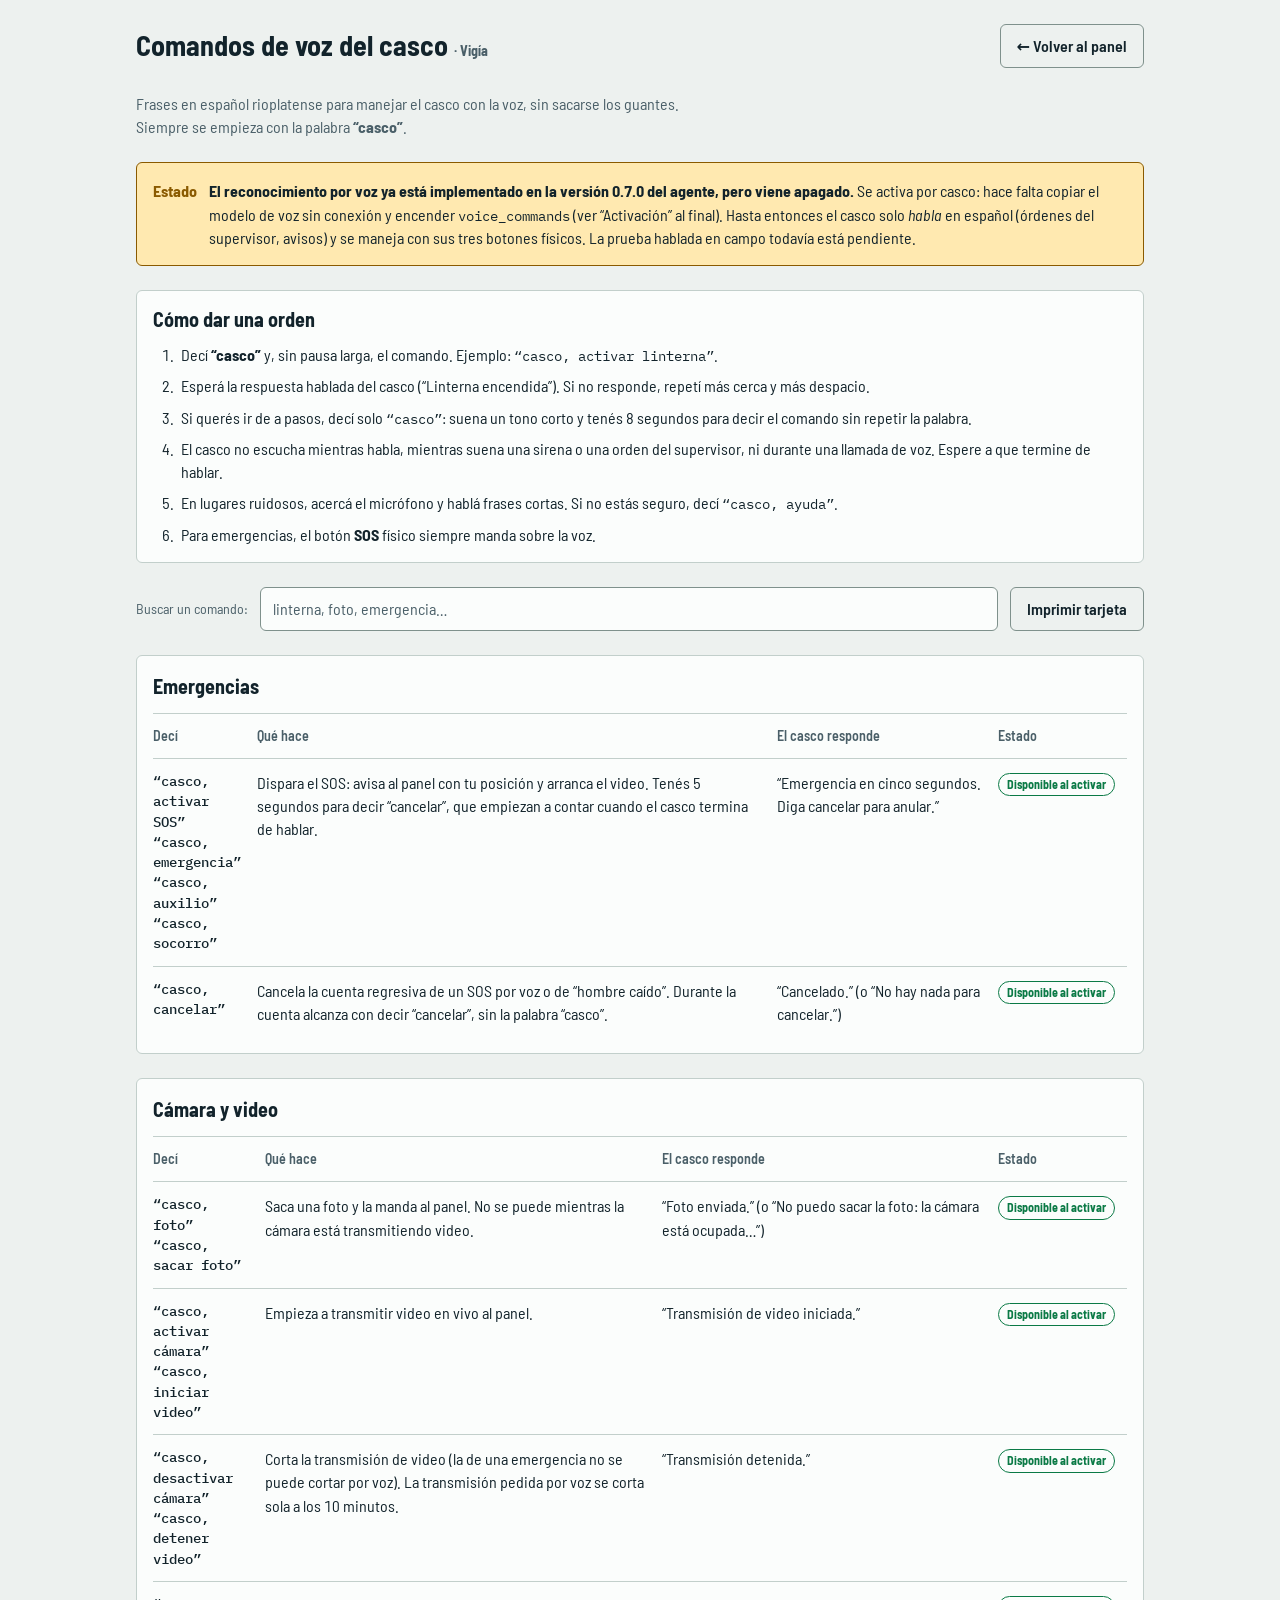
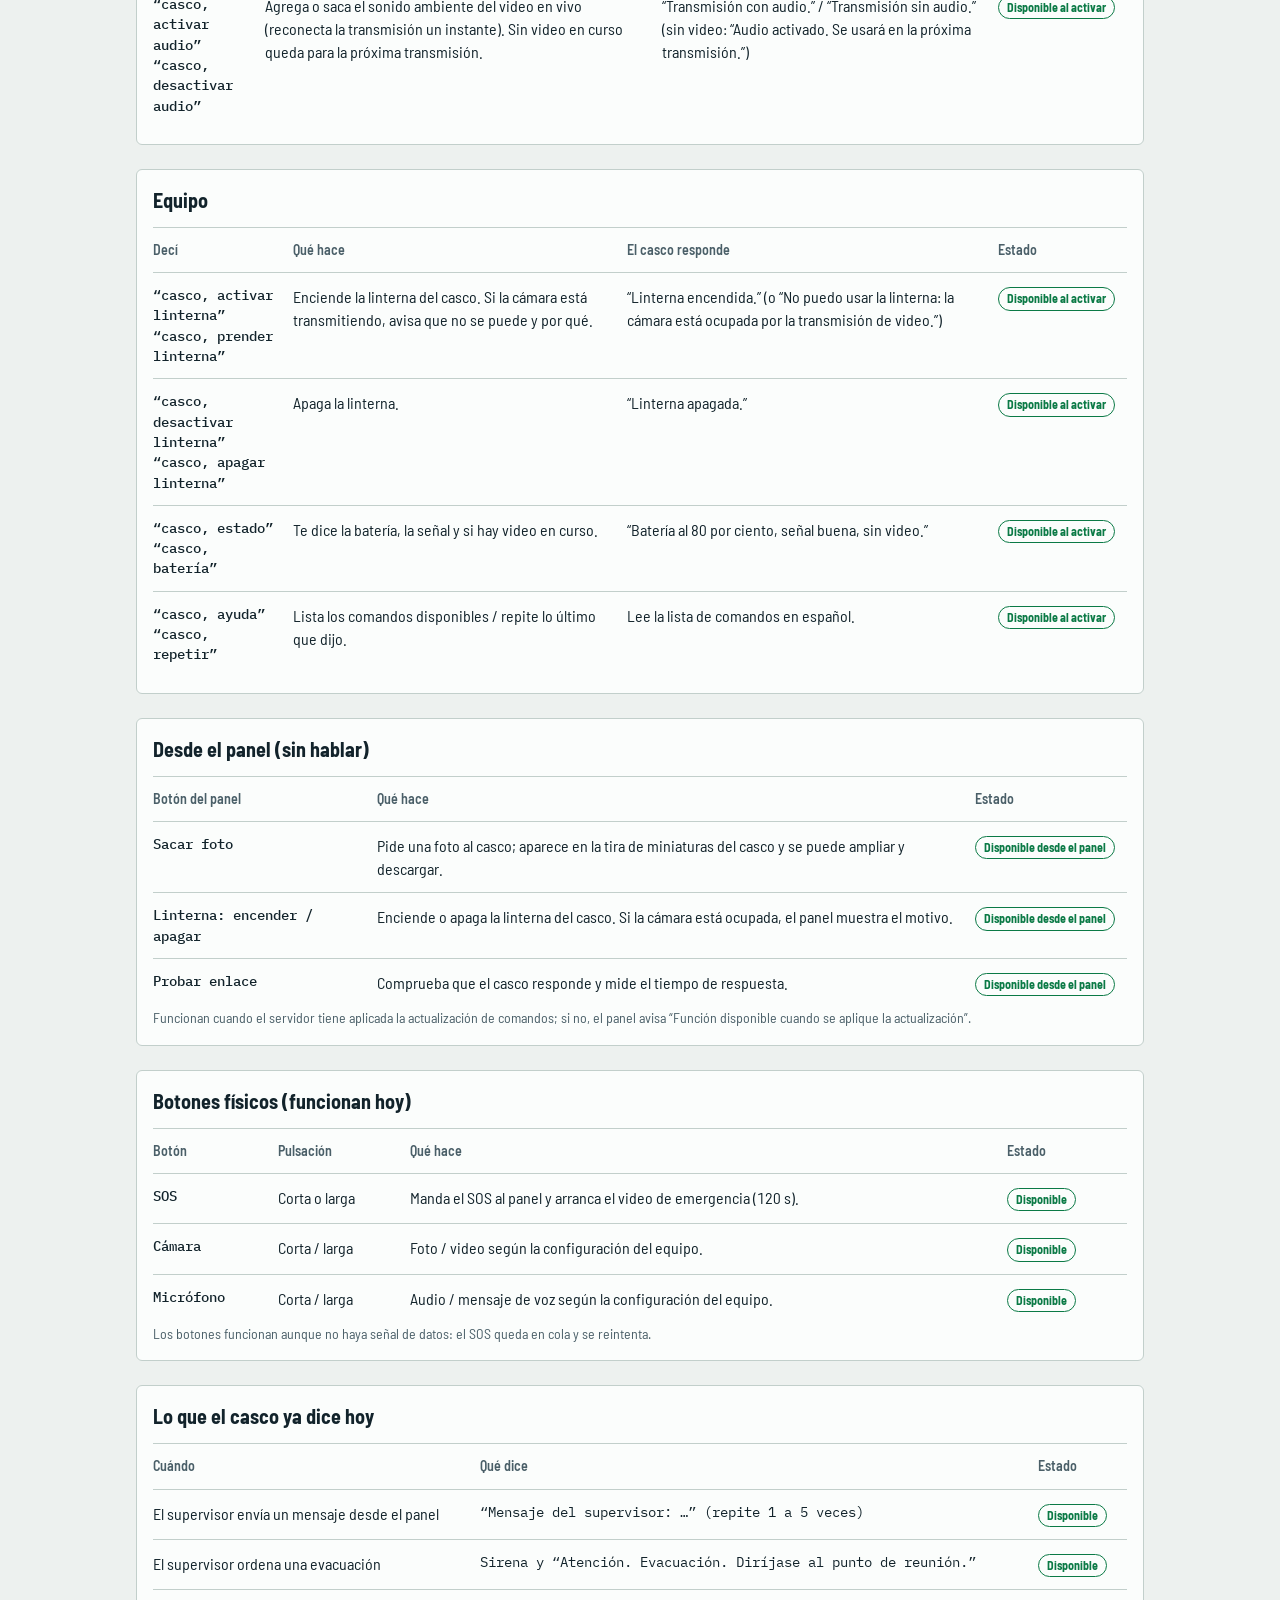
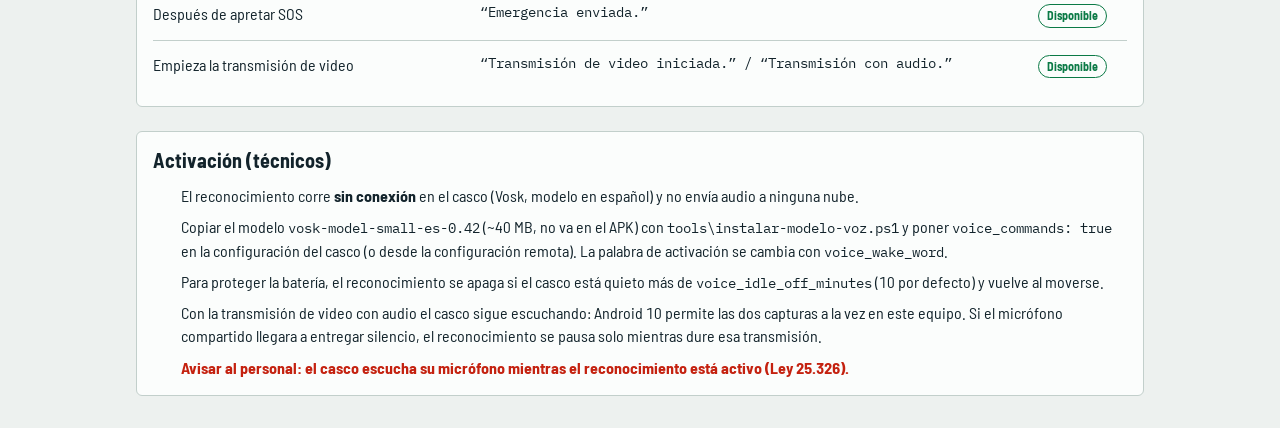
==== web/comandos.html @ aecb796a "Visor: boton Archivar (admin), pestaña Comandos dentro del panel, barra de pestañas deslizable en mo" ====
<!doctype html>
<html lang="es-AR">
<head>
<meta charset="utf-8">
<meta name="viewport" content="width=device-width, initial-scale=1">
<title>Comandos de voz · Vigía</title>
<meta name="description" content="Vigía · Casco Inteligente: frases en español para activar funciones del casco por voz y botones físicos.">
<meta name="color-scheme" content="dark light">
<meta name="robots" content="noindex, nofollow">
<link rel="icon" type="image/png" sizes="32x32" href="img/favicon-32.png">
<link rel="icon" type="image/png" sizes="64x64" href="img/favicon-64.png">
<link rel="apple-touch-icon" href="img/apple-touch-icon.png">
<link rel="preconnect" href="https://fonts.googleapis.com">
<link rel="preconnect" href="https://fonts.gstatic.com" crossorigin>
<link rel="stylesheet" href="https://fonts.googleapis.com/css2?family=Barlow+Semi+Condensed:wght@400;500;600;700&amp;family=IBM+Plex+Mono:wght@400;500&amp;display=swap">
<script>try{var t=localStorage.getItem('casco-theme');if(t==='light'||t==='dark')document.documentElement.dataset.theme=t}catch(e){}</script>
<link rel="stylesheet" href="app.css?v=202610122000">
</head>
<body>
<main class="cmd-page" id="main">
  <div class="cmd-top">
    <h1>Comandos de voz del casco <span class="mute">· Vigía</span></h1>
    <a class="back" href="./">← Volver al panel</a>
  </div>
  <p class="cmd-lead">Frases en español rioplatense para manejar el casco con la voz, sin sacarse los guantes. Siempre se empieza con la palabra <strong>“casco”</strong>.</p>

  <div class="cmd-status" role="note">
    <strong>Estado</strong>
    <div>
      <p><strong>El reconocimiento por voz ya está implementado en la versión 0.7.0 del agente, pero viene apagado.</strong> Se activa por casco: hace falta copiar el modelo de voz sin conexión y encender <span class="cmd-say">voice_commands</span> (ver “Activación” al final). Hasta entonces el casco solo <em>habla</em> en español (órdenes del supervisor, avisos) y se maneja con sus tres botones físicos. La prueba hablada en campo todavía está pendiente.</p>
    </div>
  </div>

  <section class="cmd-group" aria-labelledby="como">
    <h2 id="como">Cómo dar una orden</h2>
    <ol class="cmd-steps">
      <li>Decí <strong>“casco”</strong> y, sin pausa larga, el comando. Ejemplo: <span class="cmd-say">“casco, activar linterna”</span>.</li>
      <li>Esperá la respuesta hablada del casco (“Linterna encendida”). Si no responde, repetí más cerca y más despacio.</li>
      <li>Si querés ir de a pasos, decí solo <span class="cmd-say">“casco”</span>: suena un tono corto y tenés 8 segundos para decir el comando sin repetir la palabra.</li>
      <li>El casco no escucha mientras habla, mientras suena una sirena o una orden del supervisor, ni durante una llamada de voz. Espere a que termine de hablar.</li>
      <li>En lugares ruidosos, acercá el micrófono y hablá frases cortas. Si no estás seguro, decí <span class="cmd-say">“casco, ayuda”</span>.</li>
      <li>Para emergencias, el botón <strong>SOS</strong> físico siempre manda sobre la voz.</li>
    </ol>
  </section>

  <div class="cmd-tools">
    <label class="cmd-note" for="q">Buscar un comando:</label>
    <input id="q" type="search" placeholder="linterna, foto, emergencia…" autocomplete="off">
    <button type="button" id="print">Imprimir tarjeta</button>
  </div>

  <section class="cmd-group" aria-labelledby="g-emerg">
    <table class="cmd-table" id="t-emerg">
      <caption id="g-emerg">Emergencias</caption>
      <thead><tr><th>Decí</th><th>Qué hace</th><th>El casco responde</th><th>Estado</th></tr></thead>
      <tbody>
        <tr data-k="sos emergencia auxilio socorro alerta">
          <td class="cmd-say" data-l="Decí"><b>“casco, activar SOS”</b><b>“casco, emergencia”</b><b>“casco, auxilio”</b><b>“casco, socorro”</b></td>
          <td data-l="Qué hace">Dispara el SOS: avisa al panel con tu posición y arranca el video. Tenés 5 segundos para decir “cancelar”, que empiezan a contar cuando el casco termina de hablar.</td>
          <td data-l="El casco responde">“Emergencia en cinco segundos. Diga cancelar para anular.”</td>
          <td data-l="Estado"><span class="cmd-chip ok">Disponible al activar</span></td>
        </tr>
        <tr data-k="cancelar anular">
          <td class="cmd-say" data-l="Decí"><b>“casco, cancelar”</b></td>
          <td data-l="Qué hace">Cancela la cuenta regresiva de un SOS por voz o de “hombre caído”. Durante la cuenta alcanza con decir “cancelar”, sin la palabra “casco”.</td>
          <td data-l="El casco responde">“Cancelado.” (o “No hay nada para cancelar.”)</td>
          <td data-l="Estado"><span class="cmd-chip ok">Disponible al activar</span></td>
        </tr>
      </tbody>
    </table>
  </section>

  <section class="cmd-group" aria-labelledby="g-cam">
    <table class="cmd-table" id="t-cam">
      <caption id="g-cam">Cámara y video</caption>
      <thead><tr><th>Decí</th><th>Qué hace</th><th>El casco responde</th><th>Estado</th></tr></thead>
      <tbody>
        <tr data-k="foto camara fotografia sacar">
          <td class="cmd-say" data-l="Decí"><b>“casco, foto”</b><b>“casco, sacar foto”</b></td>
          <td data-l="Qué hace">Saca una foto y la manda al panel. No se puede mientras la cámara está transmitiendo video.</td>
          <td data-l="El casco responde">“Foto enviada.” (o “No puedo sacar la foto: la cámara está ocupada…”)</td>
          <td data-l="Estado"><span class="cmd-chip ok">Disponible al activar</span></td>
        </tr>
        <tr data-k="activar camara iniciar video transmitir">
          <td class="cmd-say" data-l="Decí"><b>“casco, activar cámara”</b><b>“casco, iniciar video”</b></td>
          <td data-l="Qué hace">Empieza a transmitir video en vivo al panel.</td>
          <td data-l="El casco responde">“Transmisión de video iniciada.”</td>
          <td data-l="Estado"><span class="cmd-chip ok">Disponible al activar</span></td>
        </tr>
        <tr data-k="detener desactivar camara video parar">
          <td class="cmd-say" data-l="Decí"><b>“casco, desactivar cámara”</b><b>“casco, detener video”</b></td>
          <td data-l="Qué hace">Corta la transmisión de video (la de una emergencia no se puede cortar por voz). La transmisión pedida por voz se corta sola a los 10 minutos.</td>
          <td data-l="El casco responde">“Transmisión detenida.”</td>
          <td data-l="Estado"><span class="cmd-chip ok">Disponible al activar</span></td>
        </tr>
        <tr data-k="audio microfono sonido">
          <td class="cmd-say" data-l="Decí"><b>“casco, activar audio”</b><b>“casco, desactivar audio”</b></td>
          <td data-l="Qué hace">Agrega o saca el sonido ambiente del video en vivo (reconecta la transmisión un instante). Sin video en curso queda para la próxima transmisión.</td>
          <td data-l="El casco responde">“Transmisión con audio.” / “Transmisión sin audio.” (sin video: “Audio activado. Se usará en la próxima transmisión.”)</td>
          <td data-l="Estado"><span class="cmd-chip ok">Disponible al activar</span></td>
        </tr>
      </tbody>
    </table>
  </section>

  <section class="cmd-group" aria-labelledby="g-eq">
    <table class="cmd-table" id="t-eq">
      <caption id="g-eq">Equipo</caption>
      <thead><tr><th>Decí</th><th>Qué hace</th><th>El casco responde</th><th>Estado</th></tr></thead>
      <tbody>
        <tr data-k="linterna luz prender encender">
          <td class="cmd-say" data-l="Decí"><b>“casco, activar linterna”</b><b>“casco, prender linterna”</b></td>
          <td data-l="Qué hace">Enciende la linterna del casco. Si la cámara está transmitiendo, avisa que no se puede y por qué.</td>
          <td data-l="El casco responde">“Linterna encendida.” (o “No puedo usar la linterna: la cámara está ocupada por la transmisión de video.”)</td>
          <td data-l="Estado"><span class="cmd-chip ok">Disponible al activar</span></td>
        </tr>
        <tr data-k="linterna luz apagar desactivar">
          <td class="cmd-say" data-l="Decí"><b>“casco, desactivar linterna”</b><b>“casco, apagar linterna”</b></td>
          <td data-l="Qué hace">Apaga la linterna.</td>
          <td data-l="El casco responde">“Linterna apagada.”</td>
          <td data-l="Estado"><span class="cmd-chip ok">Disponible al activar</span></td>
        </tr>
        <tr data-k="estado bateria senal">
          <td class="cmd-say" data-l="Decí"><b>“casco, estado”</b><b>“casco, batería”</b></td>
          <td data-l="Qué hace">Te dice la batería, la señal y si hay video en curso.</td>
          <td data-l="El casco responde">“Batería al 80 por ciento, señal buena, sin video.”</td>
          <td data-l="Estado"><span class="cmd-chip ok">Disponible al activar</span></td>
        </tr>
        <tr data-k="ayuda comandos lista repetir">
          <td class="cmd-say" data-l="Decí"><b>“casco, ayuda”</b><b>“casco, repetir”</b></td>
          <td data-l="Qué hace">Lista los comandos disponibles / repite lo último que dijo.</td>
          <td data-l="El casco responde">Lee la lista de comandos en español.</td>
          <td data-l="Estado"><span class="cmd-chip ok">Disponible al activar</span></td>
        </tr>
      </tbody>
    </table>
  </section>

  <section class="cmd-group" aria-labelledby="g-panel">
    <table class="cmd-table" id="t-panel">
      <caption id="g-panel">Desde el panel (sin hablar)</caption>
      <thead><tr><th>Botón del panel</th><th>Qué hace</th><th>Estado</th></tr></thead>
      <tbody>
        <tr data-k="foto camara sacar panel">
          <td class="cmd-say" data-l="Botón del panel"><b>Sacar foto</b></td>
          <td data-l="Qué hace">Pide una foto al casco; aparece en la tira de miniaturas del casco y se puede ampliar y descargar.</td>
          <td data-l="Estado"><span class="cmd-chip ok">Disponible desde el panel</span></td>
        </tr>
        <tr data-k="linterna luz encender apagar panel">
          <td class="cmd-say" data-l="Botón del panel"><b>Linterna: encender / apagar</b></td>
          <td data-l="Qué hace">Enciende o apaga la linterna del casco. Si la cámara está ocupada, el panel muestra el motivo.</td>
          <td data-l="Estado"><span class="cmd-chip ok">Disponible desde el panel</span></td>
        </tr>
        <tr data-k="enlace ping prueba conexion panel">
          <td class="cmd-say" data-l="Botón del panel"><b>Probar enlace</b></td>
          <td data-l="Qué hace">Comprueba que el casco responde y mide el tiempo de respuesta.</td>
          <td data-l="Estado"><span class="cmd-chip ok">Disponible desde el panel</span></td>
        </tr>
      </tbody>
    </table>
    <p class="cmd-note">Funcionan cuando el servidor tiene aplicada la actualización de comandos; si no, el panel avisa “Función disponible cuando se aplique la actualización”.</p>
  </section>

  <section class="cmd-group" aria-labelledby="g-btn">
    <table class="cmd-table" id="t-btn">
      <caption id="g-btn">Botones físicos (funcionan hoy)</caption>
      <thead><tr><th>Botón</th><th>Pulsación</th><th>Qué hace</th><th>Estado</th></tr></thead>
      <tbody>
        <tr data-k="boton sos emergencia f11">
          <td class="cmd-say" data-l="Botón"><b>SOS</b></td>
          <td data-l="Pulsación">Corta o larga</td>
          <td data-l="Qué hace">Manda el SOS al panel y arranca el video de emergencia (120 s).</td>
          <td data-l="Estado"><span class="cmd-chip ok">Disponible</span></td>
        </tr>
        <tr data-k="boton camara foto f10">
          <td class="cmd-say" data-l="Botón"><b>Cámara</b></td>
          <td data-l="Pulsación">Corta / larga</td>
          <td data-l="Qué hace">Foto / video según la configuración del equipo.</td>
          <td data-l="Estado"><span class="cmd-chip ok">Disponible</span></td>
        </tr>
        <tr data-k="boton microfono audio f12">
          <td class="cmd-say" data-l="Botón"><b>Micrófono</b></td>
          <td data-l="Pulsación">Corta / larga</td>
          <td data-l="Qué hace">Audio / mensaje de voz según la configuración del equipo.</td>
          <td data-l="Estado"><span class="cmd-chip ok">Disponible</span></td>
        </tr>
      </tbody>
    </table>
    <p class="cmd-note">Los botones funcionan aunque no haya señal de datos: el SOS queda en cola y se reintenta.</p>
  </section>

  <section class="cmd-group" aria-labelledby="g-dice">
    <table class="cmd-table" id="t-dice">
      <caption id="g-dice">Lo que el casco ya dice hoy</caption>
      <thead><tr><th>Cuándo</th><th>Qué dice</th><th>Estado</th></tr></thead>
      <tbody>
        <tr data-k="mensaje supervisor orden">
          <td data-l="Cuándo">El supervisor envía un mensaje desde el panel</td>
          <td class="cmd-say" data-l="Qué dice">“Mensaje del supervisor: …” (repite 1 a 5 veces)</td>
          <td data-l="Estado"><span class="cmd-chip ok">Disponible</span></td>
        </tr>
        <tr data-k="evacuacion sirena orden">
          <td data-l="Cuándo">El supervisor ordena una evacuación</td>
          <td class="cmd-say" data-l="Qué dice">Sirena y “Atención. Evacuación. Diríjase al punto de reunión.”</td>
          <td data-l="Estado"><span class="cmd-chip ok">Disponible</span></td>
        </tr>
        <tr data-k="emergencia enviada sos aviso">
          <td data-l="Cuándo">Después de apretar SOS</td>
          <td class="cmd-say" data-l="Qué dice">“Emergencia enviada.”</td>
          <td data-l="Estado"><span class="cmd-chip ok">Disponible</span></td>
        </tr>
        <tr data-k="transmision video audio">
          <td data-l="Cuándo">Empieza la transmisión de video</td>
          <td class="cmd-say" data-l="Qué dice">“Transmisión de video iniciada.” / “Transmisión con audio.”</td>
          <td data-l="Estado"><span class="cmd-chip ok">Disponible</span></td>
        </tr>
      </tbody>
    </table>
  </section>

  <section class="cmd-group" aria-labelledby="act">
    <h2 id="act">Activación (técnicos)</h2>
    <ul class="cmd-steps">
      <li>El reconocimiento corre <strong>sin conexión</strong> en el casco (Vosk, modelo en español) y no envía audio a ninguna nube.</li>
      <li>Copiar el modelo <span class="cmd-say">vosk-model-small-es-0.42</span> (~40 MB, no va en el APK) con <span class="cmd-say">tools\instalar-modelo-voz.ps1</span> y poner <span class="cmd-say">voice_commands: true</span> en la configuración del casco (o desde la configuración remota). La palabra de activación se cambia con <span class="cmd-say">voice_wake_word</span>.</li>
      <li>Para proteger la batería, el reconocimiento se apaga si el casco está quieto más de <span class="cmd-say">voice_idle_off_minutes</span> (10 por defecto) y vuelve al moverse.</li>
      <li>Con la transmisión de video con audio el casco sigue escuchando: Android 10 permite las dos capturas a la vez en este equipo. Si el micrófono compartido llegara a entregar silencio, el reconocimiento se pausa solo mientras dure esa transmisión.</li>
      <li class="cmd-warn">Avisar al personal: el casco escucha su micrófono mientras el reconocimiento está activo (Ley 25.326).</li>
    </ul>
  </section>
</main>
<script>
  (function () {
    var q = document.getElementById('q');
    var rows = Array.prototype.slice.call(document.querySelectorAll('.cmd-table tbody tr'));
    function norm(s) { return String(s).toLowerCase().normalize('NFD').replace(/[̀-ͯ]/g, ''); }
    rows.forEach(function (r) { r._t = norm((r.getAttribute('data-k') || '') + ' ' + r.textContent); });
    q.addEventListener('input', function () {
      var v = norm(q.value.trim());
      rows.forEach(function (r) { r.hidden = !!v && r._t.indexOf(v) < 0; });
    });
    document.getElementById('print').addEventListener('click', function () { window.print(); });
  })();
</script>
</body>
</html>
---- web/app.css ----
/* Casco Inteligente · visor — "Plano de levantamiento" (ver .impeccable/surfaces/web-index-html.md) */

/* ---------- Tokens ---------- */
:root {
  color-scheme: dark;
  --font-ui: "Barlow Semi Condensed", "Arial Narrow", "Segoe UI", system-ui, sans-serif;
  --font-mono: "IBM Plex Mono", ui-monospace, "Cascadia Mono", Consolas, "Liberation Mono", monospace;
  --fs-1: 12px; --fs-2: 14px; --fs-3: 16px; --fs-4: 20px; --fs-5: 28px; --fs-6: 44px;
  --sp-1: 4px; --sp-2: 8px; --sp-3: 12px; --sp-4: 16px; --sp-5: 24px; --sp-6: 32px;
  --r: 6px;
  --header-h: 56px; --rail-w: 188px; --bar-h: 64px;

  --bg: #0e1a20;          /* tinta azul-verdosa */
  --surface: #14242c;
  --surface-2: #1a2f39;
  --line: #24404b;
  --line-strong: #3a6272;
  --ink: #e8f0f2;
  --mute: #8fa7b0;
  --accent: #3cc3d8;      /* cian de levantamiento: seleccion, foco, enlace */
  --on-accent: #06242b;
  --pend: #ffb81c;        /* pendiente / aviso: amarillo hi-vis */
  --on-pend: #261a00;
  --pend-tint: rgba(255, 184, 28, .14);
  --sos: #ff4d3d;         /* SOS / caida: rojo senal (texto) */
  --sos-solid: #d8301f;   /* fondo con texto blanco */
  --on-sos: #ffffff;
  --sos-tint: rgba(255, 77, 61, .16);
  --ok: #3fcf8e;
  --shadow: 0 1px 0 rgba(0, 0, 0, .35), 0 8px 24px rgba(0, 0, 0, .28);
}
:root[data-theme="light"] {
  color-scheme: light;
  --bg: #edf1ef; --surface: #fbfdfc; --surface-2: #dfe7e4;
  --line: #c2cfcb; --line-strong: #7f918c;
  --ink: #12232b; --mute: #4a5f68;
  --accent: #006f85; --on-accent: #ffffff;
  --pend: #8a5a00; --on-pend: #12232b; --pend-tint: #ffe9b0;
  --sos: #c4210f; --sos-solid: #c4210f; --on-sos: #ffffff; --sos-tint: #fde3df;
  --ok: #0b7a46;
  --shadow: 0 1px 0 rgba(18, 35, 43, .08), 0 6px 18px rgba(18, 35, 43, .10);
}
@media (prefers-color-scheme: light) {
  :root:not([data-theme="dark"]) {
    color-scheme: light;
    --bg: #edf1ef; --surface: #fbfdfc; --surface-2: #dfe7e4;
    --line: #c2cfcb; --line-strong: #7f918c;
    --ink: #12232b; --mute: #4a5f68;
    --accent: #006f85; --on-accent: #ffffff;
    --pend: #8a5a00; --on-pend: #12232b; --pend-tint: #ffe9b0;
    --sos: #c4210f; --sos-solid: #c4210f; --on-sos: #ffffff; --sos-tint: #fde3df;
    --ok: #0b7a46;
    --shadow: 0 1px 0 rgba(18, 35, 43, .08), 0 6px 18px rgba(18, 35, 43, .10);
  }
}

/* ---------- Base ---------- */
*, *::before, *::after { box-sizing: border-box; }
html { -webkit-text-size-adjust: 100%; scrollbar-color: var(--line-strong) var(--bg); accent-color: var(--accent); }
body {
  margin: 0; background: var(--bg); color: var(--ink);
  font: 400 var(--fs-3)/1.45 var(--font-ui);
  font-variant-numeric: tabular-nums;
  min-height: 100vh; min-height: 100dvh;
}
::selection { background: var(--accent); color: var(--on-accent); }
input, select, textarea, button { caret-color: var(--accent); }
a { color: var(--accent); text-underline-offset: .2em; }
h1, h2, h3 { margin: 0; font-weight: 700; line-height: 1.2; text-wrap: balance; }
p { margin: 0; }
ul { list-style: none; margin: 0; padding: 0; display: grid; gap: var(--sp-3); }
.mono, .age, .clock { font-family: var(--font-mono); }
.hidden { display: none !important; }
.mute { color: var(--mute); font-size: var(--fs-2); }
:focus-visible { outline: 3px solid var(--accent); outline-offset: 2px; }
.skip { position: absolute; left: -999px; top: 8px; z-index: 50; background: var(--accent); color: var(--on-accent); padding: 10px 14px; border-radius: var(--r); font-weight: 600; }
.skip:focus { left: 8px; }
.sr-only { position: absolute; width: 1px; height: 1px; overflow: hidden; clip-path: inset(50%); white-space: nowrap; }

/* ---------- Controles ---------- */
button, a.btn {
  display: inline-flex; align-items: center; justify-content: center; gap: var(--sp-2);
  min-height: 44px; padding: 8px 16px; border-radius: var(--r);
  border: 1px solid transparent; background: var(--accent); color: var(--on-accent);
  font: 600 var(--fs-3)/1.2 var(--font-ui); text-decoration: none; cursor: pointer;
  transition: background-color .12s ease-out, border-color .12s ease-out;
}
button:hover:not([disabled]), a.btn:hover { filter: brightness(1.1); }
button.ghost, a.btn { background: transparent; color: var(--ink); border-color: var(--line-strong); }
button.ghost:hover:not([disabled]), a.btn:hover { background: var(--surface-2); filter: none; }
button.attend { background: var(--sos-solid); color: var(--on-sos); }
button[disabled] { opacity: .55; cursor: not-allowed; }
button[aria-pressed="true"]:not(.icon-btn) { box-shadow: inset 0 0 0 2px var(--accent); }
button svg, a.btn svg { flex: none; }
input, select, textarea {
  min-height: 44px; padding: 8px 12px; border: 1px solid var(--line-strong); border-radius: var(--r);
  background: var(--bg); color: var(--ink); font: 400 var(--fs-3)/1.3 var(--font-ui); max-width: 100%; width: 100%;
}
input::placeholder { color: var(--mute); opacity: 1; }
input[type="checkbox"] { width: 22px; height: 22px; min-height: 0; padding: 0; }
label { display: grid; gap: 4px; font-size: var(--fs-2); color: var(--mute); }
label.chk { display: inline-flex; align-items: center; gap: var(--sp-2); color: var(--ink); min-height: 44px; font-size: var(--fs-3); }
label.chk input { width: 22px; }
meter { accent-color: var(--accent); }
.err { color: var(--sos); font-size: var(--fs-2); min-height: 1.2em; font-weight: 500; }
.okmsg { color: var(--ok); font-size: var(--fs-2); min-height: 1.2em; font-weight: 500; }
.row { display: flex; flex-wrap: wrap; gap: var(--sp-2) var(--sp-3); align-items: center; }
.grid2 { display: grid; grid-template-columns: repeat(auto-fit, minmax(160px, 1fr)); gap: var(--sp-2) var(--sp-3); }
.state { font-weight: 600; }
.state.bad, .bad { color: var(--sos); font-weight: 600; }
.recdot { color: var(--sos); font-weight: 600; font-family: var(--font-mono); }

/* ---------- Etiquetas ---------- */
.tag {
  display: inline-flex; align-items: center; gap: 6px;
  font: 600 var(--fs-1)/1.4 var(--font-ui); letter-spacing: .04em;
  padding: 2px 8px; border-radius: 3px; border: 1px solid var(--line-strong); color: var(--mute);
}
.tag.sos, .tag.fall, .tag.geofence.sos { background: var(--sos-solid); color: var(--on-sos); border-color: var(--sos-solid); }
.tag.warn, .tag.not_worn, .tag.inactive { background: var(--pend); color: var(--on-pend); border-color: var(--pend); }
.tag.ok { color: var(--ink); border-color: var(--ok); }
.count {
  display: inline-block; min-width: 1.7em; padding: 0 6px; border-radius: 3px;
  background: var(--surface-2); color: var(--ink); border: 1px solid var(--line-strong);
  font: 500 var(--fs-1)/1.6 var(--font-mono); text-align: center;
}
.dot { width: 10px; height: 10px; border-radius: 50%; background: var(--mute); flex: none; }
.dot.on { background: var(--ok); }
.dot.off { background: var(--sos); }

/* ---------- Estructura / shell ---------- */
header.top {
  position: sticky; top: 0; z-index: 20; min-height: var(--header-h);
  display: flex; align-items: center; justify-content: space-between; gap: var(--sp-3); flex-wrap: wrap;
  padding: var(--sp-2) var(--sp-4); background: var(--surface); border-bottom: 1px solid var(--line);
}
.brand { display: flex; align-items: center; gap: var(--sp-3); min-width: 0; }
.brand svg { color: var(--accent); flex: none; }
.brand h1 { font-size: var(--fs-5); letter-spacing: .02em; display: flex; flex-direction: column; line-height: 1; }
.brand-name { font-weight: 700; }
.brand-sub { font-size: var(--fs-1); font-weight: 500; color: var(--mute); letter-spacing: .06em; text-transform: uppercase; margin-top: 2px; }
.top-tools { display: flex; align-items: center; gap: var(--sp-3); flex-wrap: wrap; justify-content: flex-end; }
.conn { display: inline-flex; align-items: center; gap: var(--sp-2); font-size: var(--fs-2); font-weight: 600;
  padding: 4px 10px; border: 1px solid var(--line-strong); border-radius: 3px; }
.conn-dot { width: 10px; height: 10px; border-radius: 50%; background: var(--mute); flex: none; }
.conn[data-state="ok"] .conn-dot { background: var(--ok); }
.conn[data-state="bad"] { border-color: var(--sos); color: var(--sos); }
.conn[data-state="bad"] .conn-dot { background: var(--sos); border-radius: 0; transform: rotate(45deg) scale(.8); }
.conn[data-state="wait"] .conn-dot { background: var(--pend); border-radius: 2px; }
.clock { font-size: var(--fs-2); color: var(--mute); white-space: nowrap; }
.icon-btn { padding: 0; width: 44px; background: transparent; color: var(--ink); border-color: var(--line-strong); }
#who { max-width: 22ch; overflow: hidden; text-overflow: ellipsis; white-space: nowrap; }

main { padding: var(--sp-4); }
.login {
  max-width: 400px; margin: var(--sp-6) auto; display: grid; gap: var(--sp-4);
  padding: var(--sp-5); background: var(--surface); border: 1px solid var(--line); border-radius: var(--r); box-shadow: var(--shadow);
}
.login h2 { font-size: var(--fs-5); }

#app { display: block; }
.content { min-width: 0; display: grid; gap: var(--sp-4); align-content: start; }
.toolbar { display: flex; flex-wrap: wrap; gap: var(--sp-2) var(--sp-3); align-items: center; }

/* Navegacion: barra inferior < 768, tira superior 768-1023, riel izquierdo >= 1024 */
.nav { display: flex; }
.nav [role="tab"] {
  background: transparent; color: var(--mute); border: 0; border-radius: 0;
  flex-direction: column; gap: 2px; font-size: var(--fs-1); font-weight: 600; min-height: 56px; flex: 1 1 0; padding: 6px 4px;
  position: relative;
}
.nav [role="tab"]:hover:not([disabled]) { background: var(--surface-2); filter: none; }
.nav [role="tab"][aria-selected="true"] { color: var(--ink); }
.nav [role="tab"][aria-selected="true"]::after { content: ""; position: absolute; left: 12%; right: 12%; top: 0; height: 3px; background: var(--accent); }
.nav [role="tab"][aria-selected="true"] svg { color: var(--accent); }
.nav .tab-badge {
  position: absolute; top: 4px; left: calc(50% + 6px); min-width: 20px; padding: 0 5px; border-radius: 10px;
  background: var(--sos-solid); color: var(--on-sos); font: 600 var(--fs-1)/20px var(--font-mono); text-align: center;
}
@media (max-width: 767px) {
  #app { padding-bottom: calc(var(--bar-h) + 8px); }
  .nav {
    position: fixed; left: 0; right: 0; bottom: 0; z-index: 30; height: var(--bar-h);
    background: var(--surface); border-top: 1px solid var(--line-strong);
    padding-bottom: env(safe-area-inset-bottom);
  }
  .nav [role="tab"] { min-height: 56px; }
  .nav [role="tab"][aria-selected="true"]::after { top: 0; }
  .brand h1 { font-size: var(--fs-4); }
  .nav .count { position: absolute; top: 4px; left: calc(50% + 6px); }
  #sos { font-size: var(--fs-3); }
  .esc { margin-left: 0; text-align: left; flex: 1 0 100%; }
  .top-tools { gap: var(--sp-2); }
  .clock { display: none; }
}
@media (min-width: 768px) and (max-width: 1023px) {
  .nav { border-bottom: 1px solid var(--line); margin: calc(-1 * var(--sp-4)) calc(-1 * var(--sp-4)) var(--sp-4); background: var(--surface); }
  .nav [role="tab"] { flex-direction: row; font-size: var(--fs-3); gap: var(--sp-2); }
  .nav [role="tab"][aria-selected="true"]::after { top: auto; bottom: 0; left: 0; right: 0; }
  .nav .tab-badge { position: static; margin-left: 4px; }
}
@media (min-width: 1024px) {
  main { padding: 0; }
  #app { display: grid; grid-template-columns: var(--rail-w) minmax(0, 1fr); min-height: calc(100vh - var(--header-h)); }
  .nav {
    position: sticky; top: var(--header-h); align-self: start; height: calc(100vh - var(--header-h));
    flex-direction: column; justify-content: flex-start; gap: 2px; padding: var(--sp-3) 0;
    background: var(--surface); border-right: 1px solid var(--line);
  }
  .nav [role="tab"] { flex: none; flex-direction: row; justify-content: flex-start; gap: var(--sp-3); font-size: var(--fs-3); padding: 0 var(--sp-4); min-height: 48px; width: 100%; }
  .nav [role="tab"][aria-selected="true"] { background: var(--surface-2); }
  .nav [role="tab"][aria-selected="true"]::after { left: 0; right: auto; top: 6px; bottom: 6px; width: 3px; height: auto; }
  .nav .tab-badge, .nav .count { margin-left: auto; position: static; }
  .content { padding: var(--sp-4) var(--sp-5); }
  .login { margin-top: 10vh; }
}

/* ---------- Banner de alerta (aria-live assertive) ---------- */
#sos {
  display: none; align-items: center; gap: var(--sp-3) var(--sp-4); flex-wrap: wrap;
  background: var(--sos-solid); color: var(--on-sos); padding: var(--sp-3) var(--sp-4);
  border-radius: var(--r); font-weight: 600; font-size: var(--fs-4); line-height: 1.25;
}
#sos[style*="block"] { display: flex !important; }
#sos > span { flex: 1 1 260px; }
#sos button, #sos a.btn { background: var(--on-sos); color: #8e1b12; border-color: var(--on-sos); font-weight: 700; }
#sos button:hover:not([disabled]), #sos a.btn:hover { background: #fff1ef; filter: none; }
@media (prefers-reduced-motion: no-preference) {
  #sos[style*="block"] { animation: sos-in .35s cubic-bezier(.16, 1, .3, 1); }
}
@keyframes sos-in { from { transform: translateY(-8px); opacity: 0; } to { transform: none; opacity: 1; } }

/* ---------- Centro de mando ---------- */
.kpis {
  margin-bottom: var(--sp-5);
  display: grid; grid-template-columns: repeat(auto-fit, minmax(190px, 1fr));
  border: 1px solid var(--line); border-radius: var(--r); background: var(--surface); overflow: hidden;
}
.kpi { display: flex; flex-wrap: wrap; align-items: baseline; gap: 0 10px; padding: 10px var(--sp-4); overflow-wrap: anywhere; border-top: 1px solid var(--line); }
.kpi:first-child { border-top: 0; }
@media (min-width: 640px) { .kpi { border-top: 0; border-left: 1px solid var(--line); } .kpi:first-child { border-left: 0; } }
.kpi .kl { flex: 1 0 100%; font-size: var(--fs-2); color: var(--mute); }
.kpi .kn { font: 700 var(--fs-5)/1.15 var(--font-ui); }
.kpi .kt { font: 600 var(--fs-3)/1.3 var(--font-ui); }
.kpi.alert { background: var(--sos-tint); }
.kpi.alert .kn { color: var(--sos); }
.esc { margin-left: auto; text-align: right; }

.halerts { display: grid; gap: var(--sp-2); }
.halert {
  display: flex; flex-wrap: wrap; gap: 6px 10px; align-items: center; overflow-wrap: anywhere;
  border: 2px solid var(--pend); border-radius: var(--r); background: var(--pend-tint); padding: var(--sp-2) var(--sp-3);
}
.halert.crit { border-color: var(--sos); background: var(--sos-tint); }
.halert button { margin-left: auto; min-height: 44px; }

h2.sec { font-size: var(--fs-4); }
h3 { font-size: var(--fs-3); }

.centro-grid { display: grid; gap: var(--sp-5); align-items: start; }
.col { min-width: 0; display: grid; gap: var(--sp-5); align-content: start; }
.block { display: grid; gap: var(--sp-3); }
.block > h2 { font-size: var(--fs-4); }
@media (min-width: 1100px) { .centro-grid { grid-template-columns: minmax(320px, 1fr) minmax(0, 1fr); } .col-side { grid-column: 1 / -1; grid-template-columns: repeat(auto-fit, minmax(340px, 1fr)); align-items: start; } }
@media (min-width: 1500px) { .centro-grid { grid-template-columns: minmax(340px, 1fr) minmax(380px, 1.15fr) minmax(320px, .9fr); } .col-side { grid-column: auto; grid-template-columns: 1fr; } }
/* Vista En vivo: el video manda; alertas quedan en una columna angosta */
#panelMain[data-view="live"] .kpis, #panelMain[data-view="live"] .col-side { display: none; }
#panelMain[data-view="live"] .centro-grid { grid-template-columns: 1fr; }
@media (min-width: 1100px) { #panelMain[data-view="live"] .centro-grid { grid-template-columns: minmax(300px, 380px) minmax(0, 1fr); } }
@media (max-width: 1099px) {
  #panelMain[data-view="live"] .col-video { order: -1; }
  #panelMain[data-view="centro"] .col-video { display: none; }
  #panelMain[data-view="centro"] .col-side { order: 1; }
}
#panelMain[data-view="centro"] #liveEmpty { display: none; }
#lives:not(.hidden) ~ #liveEmpty { display: none; }
#lives { display: grid; gap: var(--sp-4); }
.live-empty { padding: var(--sp-5); border: 1px dashed var(--line-strong); border-radius: var(--r); color: var(--mute); display: grid; gap: var(--sp-2); }
.live-empty strong { color: var(--ink); font-size: var(--fs-4); }

/* Tarjetas de alerta pendiente */
.pitem {
  --sev: var(--sos);
  display: grid; gap: var(--sp-3); padding: var(--sp-4); overflow-wrap: anywhere;
  background: var(--surface); border: 3px solid var(--sev); border-radius: var(--r); box-shadow: var(--shadow);
}
.pitem.t-geofence, .pitem.t-not_worn, .pitem.t-inactive { --sev: var(--pend); }
.a-head { display: flex; align-items: center; gap: var(--sp-2) var(--sp-3); flex-wrap: wrap; }
.a-type { display: inline-flex; align-items: center; gap: var(--sp-2); font-size: var(--fs-4); font-weight: 700; letter-spacing: .03em; }
.a-type svg { flex: none; color: var(--sev); }
.pitem.t-geofence .a-type svg, .pitem.t-not_worn .a-type svg, .pitem.t-inactive .a-type svg { color: var(--pend); }
.a-age { margin-left: auto; font: 500 var(--fs-5)/1 var(--font-mono); color: var(--sev); white-space: nowrap; }
.a-meta { display: flex; flex-wrap: wrap; align-items: baseline; gap: 2px var(--sp-3); }
.a-meta strong { font-size: var(--fs-4); }
.a-act { display: grid; grid-template-columns: minmax(0, 1fr); gap: var(--sp-2); }
.a-act .a-note { grid-column: 1 / -1; }
.a-act .a-go { min-height: 52px; font-size: var(--fs-4); }
@media (min-width: 520px) { .a-act { grid-template-columns: minmax(0, 1fr) auto auto; } .a-act .a-note { grid-column: 1 / -1; } }
.geoinfo { font-size: var(--fs-2); }
.geoinfo button { min-height: 44px; }

/* Regla de estacion */
.rulebox { --n: 5; --e: 0; display: grid; gap: 2px; min-width: 0; }
.ico { display: inline-flex; flex: none; }
li.ev .action .rulebox { flex: 1 1 100%; }
#status { max-width: 34ch; overflow: hidden; text-overflow: ellipsis; white-space: nowrap; }
.rule {
  position: relative; height: 22px; border: 1px solid var(--line-strong); border-radius: 2px; background: var(--bg); overflow: hidden;
  background-image: linear-gradient(90deg, var(--line-strong) 1px, transparent 1px);
  background-size: calc(100% / var(--n)) 45%; background-position: left bottom; background-repeat: repeat-x;
}
.rule-zone { position: absolute; top: 0; bottom: 0; left: calc(2 / var(--n) * 100%); right: 0; background: color-mix(in srgb, var(--sev, var(--sos)) 22%, transparent); }
.rule-fill { position: absolute; top: 0; bottom: 0; left: 0; width: calc(var(--e) / var(--n) * 100%); background: color-mix(in srgb, var(--sev, var(--sos)) 45%, transparent); }
.rule-cursor { position: absolute; top: -1px; bottom: -1px; left: calc(var(--e) / var(--n) * 100%); width: 3px; margin-left: -1px; background: var(--sev, var(--sos)); }
.rule.over .rule-cursor { box-shadow: 0 0 0 1px var(--surface); }
@media (prefers-reduced-motion: no-preference) {
  .rule-fill { transition: width 1s linear; }
  .rule-cursor { transition: left 1s linear; }
}
.rule-scale { position: relative; height: 16px; font: 400 var(--fs-1)/16px var(--font-mono); color: var(--mute); }
.rule-scale span { position: absolute; top: 0; white-space: nowrap; }
.rule-scale .s0 { left: 0; }
.rule-scale .s2 { left: calc(2 / var(--n, 5) * 100%); transform: translateX(-50%); }
.rule-scale .sn { right: 0; }
.rulebox.done { --sev: var(--ok); }
.rulebox.done .rule-zone { background: transparent; }

/* ---------- Cascos (salud) ---------- */
#devList { display: grid; gap: var(--sp-3); }
.dev2 { display: grid; gap: var(--sp-2); padding: var(--sp-3) 0 0; border-top: 1px solid var(--line); }
.dev2:first-child { border-top: 0; padding-top: 0; }
.dev2.off .dev strong { color: var(--sos); }
.dev { display: flex; flex-wrap: wrap; gap: var(--sp-2) var(--sp-3); align-items: center; }
.metrics { display: grid; grid-template-columns: repeat(auto-fit, minmax(150px, 1fr)); gap: 6px var(--sp-3); margin: 0; }
.metrics > div { display: grid; gap: 2px; min-width: 0; overflow-wrap: anywhere; }
.metrics dt { font-size: var(--fs-1); color: var(--mute); letter-spacing: .04em; }
.metrics dd { margin: 0; font-size: var(--fs-2); }
.metrics meter { width: 90px; height: 14px; flex: none; }
.metrics dd:has(meter) { display: flex; flex-wrap: wrap; align-items: center; gap: 2px var(--sp-2); }

/* ---------- Ordenes ---------- */
.obox { display: grid; gap: var(--sp-3); padding: var(--sp-3) 0 0; border-top: 1px solid var(--line); }
.bcitem { display: grid; gap: 6px; padding: var(--sp-3) 0; border-top: 1px solid var(--line); overflow-wrap: anywhere; }
.chips { display: flex; flex-wrap: wrap; gap: 6px; }
li.empty { padding: var(--sp-2) 0; }
.confirm { border: 2px solid var(--sos); border-radius: var(--r); padding: var(--sp-2) var(--sp-3); background: var(--sos-tint); }

/* ---------- Tarjetas / listas ---------- */
.card { background: var(--surface); border: 1px solid var(--line); border-radius: var(--r); padding: var(--sp-4); }
li.ev { display: grid; gap: var(--sp-2); overflow-wrap: anywhere; padding: var(--sp-3) var(--sp-4); }
li.ev.pending { border: 2px solid var(--sos); }
li.ev.pending.t-geofence, li.ev.pending.t-not_worn, li.ev.pending.t-inactive { border-color: var(--pend); }
li.ev .action { margin-top: var(--sp-1); }
li.ev .action input { flex: 1 1 200px; }
img.media, video.media { width: 100%; max-height: 420px; object-fit: contain; background: #000; border-radius: var(--r); }
.section { display: grid; gap: var(--sp-3); }
.eqitem { display: grid; gap: var(--sp-2); overflow-wrap: anywhere; }
.subtabs { display: flex; gap: var(--sp-2); flex-wrap: wrap; margin: 0 0 var(--sp-3); }
.subtabs [role="tab"] { background: transparent; color: var(--ink); border: 1px solid var(--line-strong); }
.subtabs [role="tab"][aria-selected="true"] { background: var(--surface-2); border-color: var(--accent); box-shadow: inset 0 -3px 0 var(--accent); }
#eqBody ul { grid-template-columns: repeat(auto-fill, minmax(min(100%, 340px), 1fr)); align-items: start; }
#eqBody ul:has(> li.bcitem), #eqBody ul:has(> li.empty) { grid-template-columns: 1fr; }
#feed, #feedDone, #pendList { grid-template-columns: 1fr; }
@media (min-width: 1100px) { #feedDone { grid-template-columns: repeat(auto-fill, minmax(min(100%, 420px), 1fr)); align-items: start; } }

@media (max-width: 639px) {
  .kpis { grid-template-columns: repeat(3, minmax(0, 1fr)); }
  .kpi { padding: 8px 10px; border-top: 0; border-left: 1px solid var(--line); }
  .kpi:first-child { border-left: 0; }
  .kpi .kn { font-size: var(--fs-4); }
  .kpi .kl, .kpi .mute { font-size: var(--fs-1); }
  .kpi .kt { font-size: var(--fs-2); }
}

/* ---------- Estados ---------- */
.skel { height: 148px; border-radius: var(--r); border: 1px solid var(--line); background: linear-gradient(90deg, var(--surface) 0%, var(--surface-2) 50%, var(--surface) 100%); background-size: 200% 100%; }
@media (prefers-reduced-motion: no-preference) { .skel { animation: skel 1.4s ease-in-out infinite; } }
@keyframes skel { from { background-position: 100% 0; } to { background-position: -100% 0; } }
.empty-ok { display: flex; align-items: center; gap: var(--sp-3); padding: var(--sp-4); border: 1px dashed var(--line-strong); border-radius: var(--r); color: var(--ink); font-weight: 600; }
.empty-ok svg { color: var(--ok); flex: none; }
.err-state { display: grid; gap: var(--sp-3); justify-items: start; padding: var(--sp-4); border: 2px solid var(--sos); border-radius: var(--r); background: var(--sos-tint); }

/* ---------- Video en vivo (paneles creados por JS) ---------- */
.live { display: grid; gap: var(--sp-3); background: var(--surface); border: 1px solid var(--line); border-radius: var(--r); padding: var(--sp-4); }
.live h2 { font-size: var(--fs-4); overflow-wrap: anywhere; }
.live .state { font-weight: 600; }
.live .row > .mute { font-family: var(--font-mono); font-size: var(--fs-1); }
.voice { display: flex; flex-wrap: wrap; gap: var(--sp-2) var(--sp-3); align-items: center; }
.voice meter { width: 96px; height: 12px; vertical-align: middle; }
.vline { display: inline-flex; gap: 6px; flex-wrap: wrap; }
.rec { gap: var(--sp-2) var(--sp-3); }
.vwrap { position: relative; width: 100%; aspect-ratio: 4/3; max-height: 70vh; background: #000; border-radius: var(--r); overflow: hidden; container-type: size; margin-inline: auto; }
.vwrap[data-rot="90"], .vwrap[data-rot="270"] { aspect-ratio: 3/4; width: auto; height: 70vh; max-width: 100%; }
.vwrap video, .vwrap canvas { position: absolute; top: 50%; left: 50%; width: 100cqw; height: 100cqh; object-fit: contain; background: #000; transform: translate(-50%, -50%) rotate(var(--r, 0deg)); }
.vwrap[data-rot="90"] video, .vwrap[data-rot="270"] video, .vwrap[data-rot="90"] canvas, .vwrap[data-rot="270"] canvas { width: 100cqh; height: 100cqw; }
.vwrap video.vsrc { opacity: 0; pointer-events: none; }
.vwrap .fsexit { display: none; position: absolute; top: 12px; right: 12px; z-index: 2; background: rgba(0, 0, 0, .7); color: #fff; border: 1px solid rgba(255, 255, 255, .6); }
.vwrap:fullscreen, .vwrap:-webkit-full-screen { width: 100vw; height: 100vh; max-height: none; max-width: none; aspect-ratio: auto; border-radius: 0; }
.vwrap:fullscreen .fsexit, .vwrap:-webkit-full-screen .fsexit { display: inline-flex; }
.vwrap[data-rot="90"]:fullscreen, .vwrap[data-rot="270"]:fullscreen,
.vwrap[data-rot="90"]:-webkit-full-screen, .vwrap[data-rot="270"]:-webkit-full-screen { width: 100vw; height: 100vh; aspect-ratio: auto; }
#panelMain[data-view="live"] .vwrap { max-height: 78vh; }
#panelMain[data-view="live"] .vwrap[data-rot="90"], #panelMain[data-view="live"] .vwrap[data-rot="270"] { height: 78vh; }

/* ---------- Mapa ---------- */
fieldset.layers { border: 1px solid var(--line); border-radius: var(--r); padding: var(--sp-2) var(--sp-3); display: flex; flex-wrap: wrap; gap: 0 var(--sp-4); margin: 0; }
fieldset.layers legend { font-size: var(--fs-2); color: var(--mute); padding: 0 6px; }
#mapBox { height: clamp(340px, 62vh, 640px); width: 100%; border: 1px solid var(--line-strong); border-radius: var(--r); background: var(--surface-2); z-index: 0; }
#mapBox.drawing .leaflet-interactive { pointer-events: none !important; }
.leaflet-popup-content { color: #14202b; overflow-wrap: anywhere; font-family: var(--font-ui); }
.leaflet-popup-content button { margin-top: 8px; background: #fff; color: #14202b; border: 1px solid #9aa7b3; min-height: 36px; }
.leaflet-container a { color: #0b5cad; }
.map-grid { display: grid; gap: var(--sp-5); align-items: start; }
@media (min-width: 1280px) { .map-lists { display: grid; grid-template-columns: 1fr 1fr; gap: var(--sp-5); align-items: start; } }
.map-lists { display: grid; gap: var(--sp-5); }

@media print {
  :root, :root[data-theme] { --bg: #fff; --surface: #fff; --surface-2: #fff; --ink: #000; --mute: #333; --line: #999; --line-strong: #666; --sos: #000; --pend: #000; --ok: #000; --accent: #000; }
  body { background: #fff; color: #000; }
  .nav, header.top, #sos, .toolbar, .qform, .pager, #sosOverlay, #saveOverlay, .sess-bar, .skip { display: none !important; }
  #app { display: block; }
  .content { padding: 0; }
  .print-only { display: block !important; font-weight: 700; margin-bottom: 8px; }
  .tablewrap { overflow: visible; border: 0; }
  .qtable { font-size: 10px; }
  .qtable th, .qtable td { border: 1px solid #666; padding: 3px 4px; }
  tr { break-inside: avoid; }
}
.print-only { display: none; }
@media (prefers-reduced-motion: reduce) { *, *::before, *::after { animation: none !important; transition: none !important; scroll-behavior: auto !important; } }

/* ---------- Cartel de alarma SOS (pantalla completa) ---------- */
.sos-overlay { position: fixed; inset: 0; z-index: 1000; display: flex; flex-direction: column; align-items: center; justify-content: center;
  gap: var(--sp-4); padding: var(--sp-5); text-align: center; background: var(--sos-solid); color: var(--on-sos); }
.sos-overlay[hidden] { display: none; }
.sos-ov-t { font-size: clamp(2.5rem, 9vw, 6rem); line-height: 1.05; letter-spacing: .01em; }
.sos-ov-who { font-size: var(--fs-5); font-weight: 700; }
.sos-ov-when { font-size: var(--fs-4); }
.sos-ov-more, .sos-ov-hint { font-size: var(--fs-3); min-height: 1.4em; }
.sos-ov-hint { font-weight: 700; text-decoration: underline; }
.sos-ov-btns { display: flex; flex-wrap: wrap; gap: var(--sp-3); justify-content: center; margin-top: var(--sp-3); }
.sos-ov-btns button { min-height: 52px; min-width: 150px; padding: 0 var(--sp-5); font: 700 var(--fs-4)/1 var(--font-ui); border-radius: var(--r); cursor: pointer;
  background: transparent; color: var(--on-sos); border: 2px solid var(--on-sos); }
.sos-ov-btns .sos-ov-go { background: var(--on-sos); color: var(--sos-solid); }
.sos-ov-btns button:disabled { opacity: .6; cursor: default; }
.sos-ov-btns button:focus-visible { outline: 3px solid var(--on-sos); outline-offset: 3px; }
@media (prefers-reduced-motion: no-preference) { .sos-overlay { animation: sosPulse 1.2s ease-in-out infinite; } }
@keyframes sosPulse { 50% { background: color-mix(in srgb, var(--sos-solid) 70%, black); } }

/* ---------- Cartel de guardado de video + aviso de sesion vencida ---------- */
.save-ov { position: fixed; inset: 0; z-index: 1050; display: flex; align-items: center; justify-content: center; padding: var(--sp-4); background: rgba(0, 0, 0, .72); }
.save-ov[hidden] { display: none; }
.save-box { max-width: 560px; width: 100%; background: var(--surface); color: var(--ink); border: 2px solid var(--accent); border-radius: var(--r);
  padding: var(--sp-5); display: flex; flex-direction: column; gap: var(--sp-3); }
.save-ov-t { font-size: var(--fs-5); }
.save-ov-what { font-weight: 700; }
.save-ov-err { min-height: 1.4em; margin: 0; }
.save-ov-err.bad { color: var(--sos); font-weight: 700; }
.save-btns { display: flex; flex-wrap: wrap; gap: var(--sp-3); margin-top: var(--sp-2); }
.save-btns button { min-height: 48px; min-width: 150px; }
.save-btns button[hidden] { display: none; }
.save-go { background: var(--accent); color: var(--on-accent); font-weight: 700; }
.sess-bar { position: fixed; top: 0; left: 0; right: 0; z-index: 1100; display: flex; flex-wrap: wrap; gap: var(--sp-3); align-items: center; justify-content: center;
  padding: var(--sp-3) var(--sp-4); background: var(--sos-solid); color: var(--on-sos); font-weight: 700; }
.sess-bar button { min-height: 44px; background: var(--on-sos); color: var(--sos-solid); border: 0; border-radius: var(--r); padding: 0 var(--sp-4); font-weight: 700; cursor: pointer; }

/* ---------- Marcador de casco en el mapa + enlace a comandos ---------- */
.hm { background: none; border: 0; }
.hm-w { display: flex; flex-direction: column; align-items: center; filter: drop-shadow(0 1px 2px rgba(0, 0, 0, .55)); }
.hm-w.hm-old { opacity: .6; }
.hm-w.hm-al svg { animation: hmPulse 1s ease-in-out infinite alternate; }
.hm-id { font: 700 11px/1 var(--font-mono, monospace); background: #0e1a20; color: #fff; padding: 2px 5px; border-radius: 3px; margin-top: 1px; }
@keyframes hmPulse { to { transform: scale(1.18); } }
@media (prefers-reduced-motion: reduce) { .hm-w.hm-al svg { animation: none; } }
#cmdLink { display: inline-flex; align-items: center; gap: var(--sp-2); min-height: 44px; }
@media (max-width: 640px) { #cmdLink span { display: none; } #cmdLink { min-width: 44px; justify-content: center; padding: 0 var(--sp-2); } }

/* ---------- Secciones colapsables del Historial ---------- */
details.fold > summary { cursor: pointer; list-style: none; min-height: 44px; display: flex; align-items: center; }
details.fold > summary::-webkit-details-marker { display: none; }
details.fold > summary h2 { margin: 0; }
details.fold > summary::after { content: '▾'; margin-left: var(--sp-3); color: var(--mute); }
details.fold:not([open]) > summary::after { content: '▸'; }
details.fold > summary:focus-visible { outline: 3px solid var(--accent); outline-offset: 2px; }

/* ---------- Tanda 4: comandos a pedido, dialogos, reportes, roles ---------- */
.cmdbar { display: grid; gap: var(--sp-2); padding-top: var(--sp-2); border-top: 1px dashed var(--line); }
.cmdbar button { min-height: 44px; }
.cmdstat { min-height: 1.4em; overflow-wrap: anywhere; }
.thumbs { display: flex; flex-wrap: wrap; gap: var(--sp-2); align-items: flex-start; }
.thumb { display: grid; gap: 2px; padding: 4px; min-height: 44px; background: var(--surface-2); color: var(--ink); border: 1px solid var(--line-strong); }
.thumb img { width: 96px; height: 72px; object-fit: cover; background: #000; border-radius: 3px; display: block; }
.thumb-t { font-size: var(--fs-1); color: var(--mute); }
.thumb-bad img { opacity: .3; }
.dlg { max-width: min(640px, calc(100vw - 24px)); width: 100%; padding: var(--sp-4); border: 2px solid var(--accent); border-radius: var(--r); background: var(--surface); color: var(--ink); }
.dlg::backdrop { background: rgba(0, 0, 0, .7); }
.dlg[open] { display: grid; gap: var(--sp-3); max-height: calc(100dvh - 24px); overflow: auto; }
.dlg-h { display: flex; align-items: center; justify-content: space-between; gap: var(--sp-3); flex-wrap: wrap; }
.dlg-h h2 { font-size: var(--fs-4); overflow-wrap: anywhere; }
.photo-big { width: 100%; max-height: 70vh; object-fit: contain; background: #000; border-radius: var(--r); }
.cfgform { gap: var(--sp-3); }
.rolenote { padding: var(--sp-2) var(--sp-3); border: 1px dashed var(--line-strong); border-radius: var(--r); }
.qform { display: grid; gap: var(--sp-3); }
.qgrid { grid-template-columns: repeat(auto-fit, minmax(150px, 1fr)); }
.tablewrap { overflow-x: auto; border: 1px solid var(--line); border-radius: var(--r); background: var(--surface); }
.qtable { width: 100%; border-collapse: collapse; font-size: var(--fs-2); }
.qtable th, .qtable td { text-align: left; vertical-align: top; padding: var(--sp-2) var(--sp-3); border-top: 1px solid var(--line); overflow-wrap: anywhere; }
.qtable thead th { border-top: 0; color: var(--mute); font-size: var(--fs-1); letter-spacing: .04em; white-space: nowrap; position: sticky; top: 0; background: var(--surface); }
.qtable td.mono, .qtable td.bad { white-space: nowrap; }
.qtable tr.pend { background: var(--pend-tint); }
.pager { justify-content: space-between; }
.unreg { border-color: var(--pend); }

.brand-logo { width: 36px; height: 36px; flex: none; border-radius: 50%; }
.login-logo { width: 140px; height: 140px; max-width: 50%; height: auto; justify-self: center; border-radius: 50%; }
.login h2 { text-align: center; }
.print-logo { width: 48px; height: 48px; }

/* Archivados: ocultos por defecto; con el interruptor se ven atenuados */
.arc-hidden { display: none !important; }
.archived { opacity: .65; }
.arc-row { padding-top: var(--sp-1); }
.arc-note { font-size: var(--fs-1); }
button[aria-disabled="true"] { opacity: .55; cursor: not-allowed; }
@media print { .noprint { display: none !important; } .archived { opacity: 1; } }

/* ---------- Comandos de voz (pagina comandos.html y pestana Comandos del panel) ---------- */
  .cmd-page { max-width: 1040px; margin: 0 auto; padding: var(--sp-5) var(--sp-4) var(--sp-6); display: grid; grid-template-columns: minmax(0, 1fr); gap: var(--sp-5); }
  .cmd-top { display: flex; align-items: center; justify-content: space-between; gap: var(--sp-3); flex-wrap: wrap; }
  .cmd-top a.back { display: inline-flex; align-items: center; min-height: 44px; padding: 0 var(--sp-4); border: 1px solid var(--line-strong); border-radius: var(--r); color: var(--ink); text-decoration: none; font-weight: 600; }
  .cmd-page h1 { font-size: var(--fs-5); }
  .cmd-page h2 { font-size: var(--fs-4); margin-bottom: var(--sp-3); }
  .cmd-lead { font-size: var(--fs-3); color: var(--mute); max-width: 68ch; }
  .cmd-status { display: flex; gap: var(--sp-3); align-items: flex-start; padding: var(--sp-4); background: var(--pend-tint); border: 1px solid var(--pend); border-radius: var(--r); }
  .cmd-status > strong { color: var(--pend); }
  .cmd-status > div { min-width: 0; }
  .cmd-steps { margin: 0; padding-left: var(--sp-5); display: grid; gap: var(--sp-2); }
  .cmd-steps li { padding-left: var(--sp-1); }
  .cmd-tools { display: flex; gap: var(--sp-3); flex-wrap: wrap; align-items: center; }
  .cmd-tools input { min-height: 44px; min-width: 0; width: 100%; flex: 1 1 220px; padding: 0 var(--sp-3); font: inherit; color: var(--ink); background: var(--surface); border: 1px solid var(--line-strong); border-radius: var(--r); }
  .cmd-tools button { min-height: 44px; padding: 0 var(--sp-4); font: 600 var(--fs-3)/1 var(--font-ui); color: var(--ink); background: transparent; border: 1px solid var(--line-strong); border-radius: var(--r); cursor: pointer; }
  .cmd-group { background: var(--surface); border: 1px solid var(--line); border-radius: var(--r); padding: var(--sp-4); }
  .cmd-table { width: 100%; border-collapse: collapse; }
  .cmd-table caption { text-align: left; font-size: var(--fs-4); font-weight: 700; padding-bottom: var(--sp-3); }
  .cmd-table th, .cmd-table td { text-align: left; vertical-align: top; padding: var(--sp-3) var(--sp-3) var(--sp-3) 0; border-top: 1px solid var(--line); }
  .cmd-table th { font-size: var(--fs-2); color: var(--mute); font-weight: 600; }
  .cmd-say { font-family: var(--font-mono); font-size: var(--fs-2); overflow-wrap: anywhere; }
  .cmd-page, .cmd-group { min-width: 0; }
  .cmd-page td, .cmd-page li, .cmd-page p { overflow-wrap: anywhere; }
  .cmd-say b { display: block; font-weight: 500; }
  .cmd-chip { display: inline-block; padding: 2px var(--sp-2); border-radius: 999px; font-size: var(--fs-1); font-weight: 700; border: 1px solid var(--line-strong); white-space: nowrap; }
  .cmd-chip.ok { color: var(--ok); border-color: var(--ok); }
  .cmd-chip.soon { color: var(--pend); border-color: var(--pend); }
  .cmd-note { font-size: var(--fs-2); color: var(--mute); }
  .cmd-warn { color: var(--sos); font-weight: 700; }
  tr[hidden] { display: none; }
  @media (max-width: 720px) {
    .cmd-table thead { display: none; }
    .cmd-table, .cmd-table tbody, .cmd-table tr, .cmd-table td { display: block; width: 100%; }
    .cmd-table tr { padding: var(--sp-3) 0; border-top: 1px solid var(--line); }
    .cmd-table td { border: 0; padding: var(--sp-1) 0; }
    .cmd-table td::before { content: attr(data-l); display: block; font-size: var(--fs-1); color: var(--mute); text-transform: uppercase; letter-spacing: .04em; }
  }
  @media print { .cmd-tools, .cmd-top a.back { display: none; } }
#cmdHost .cmd-page { padding: 0; max-width: none; }
#cmdHost .cmd-top h2 { font-size: var(--fs-5); }
/* barra de pestanas deslizable cuando no entran (movil / tira) */
.nav { overflow-x: auto; scrollbar-width: none; }
.nav::-webkit-scrollbar { display: none; }
@media (max-width: 1023px) { .nav [role="tab"] { flex: 1 0 60px; } }
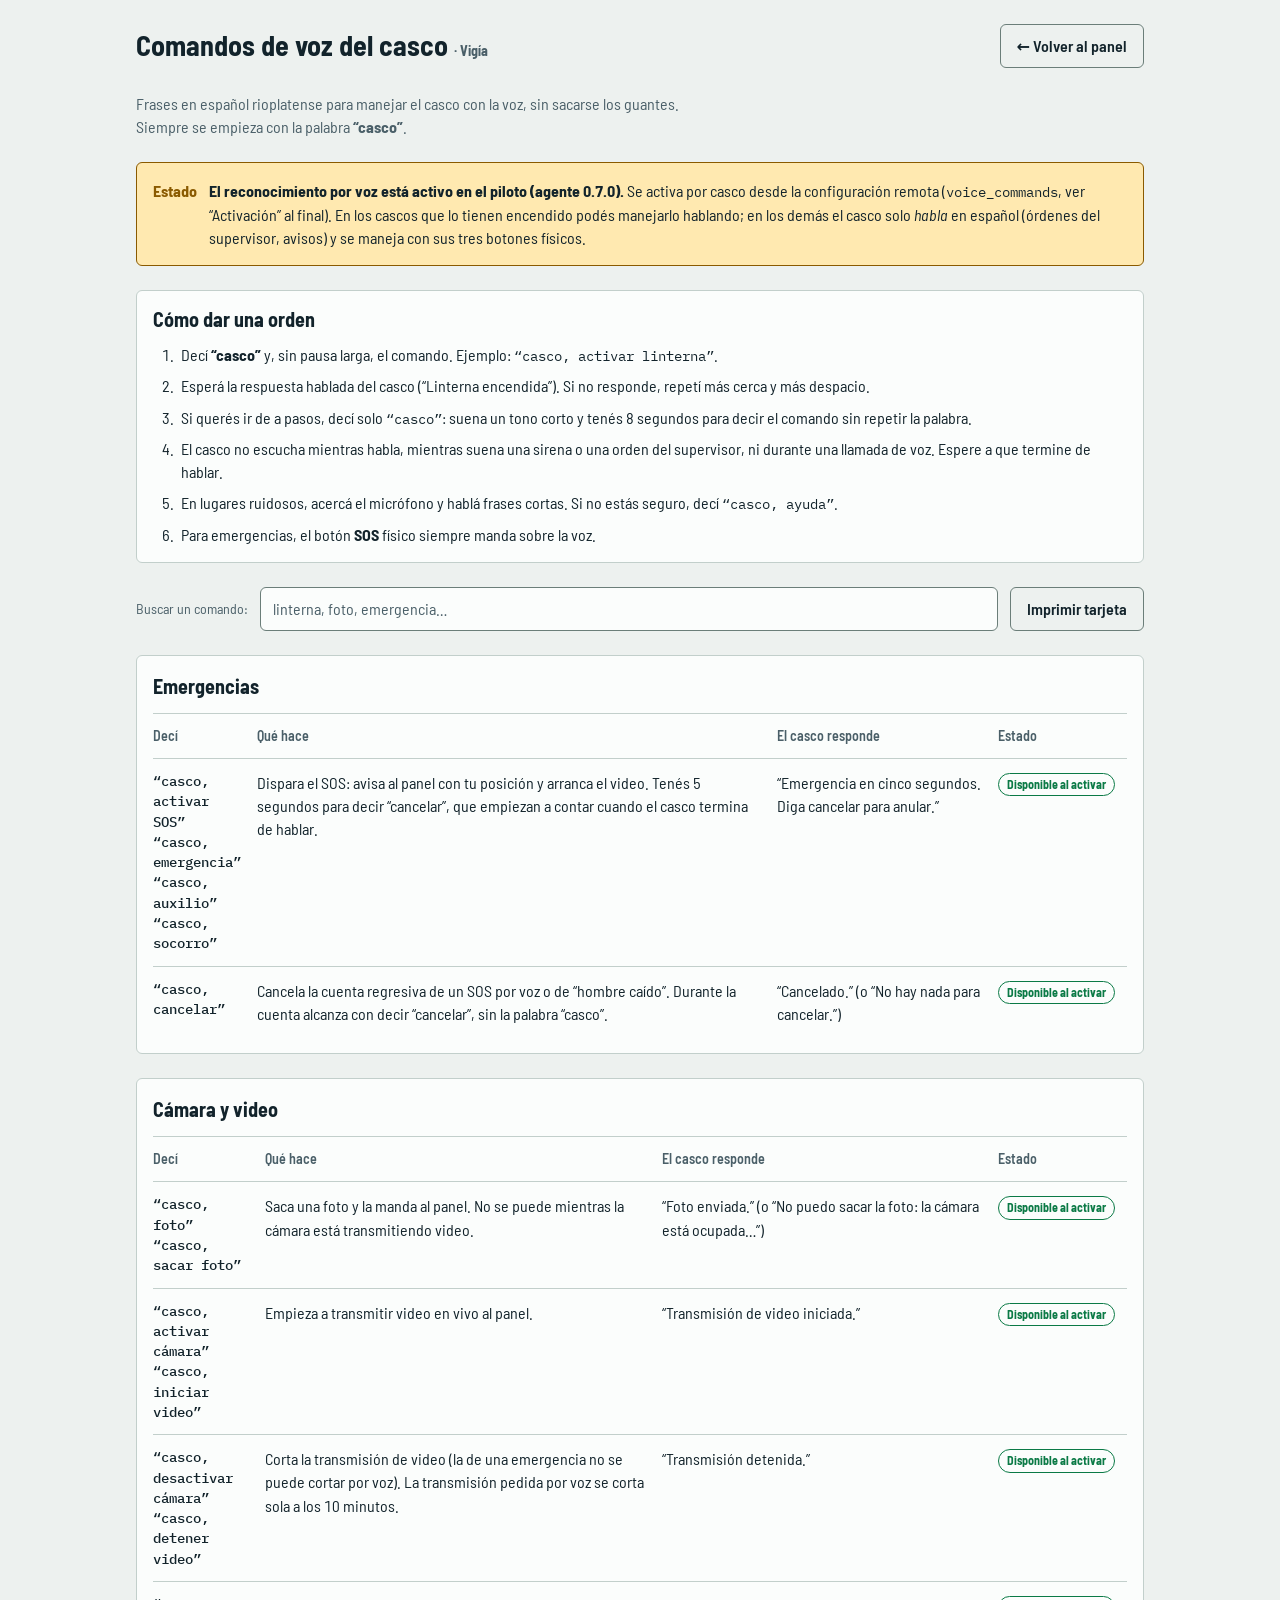
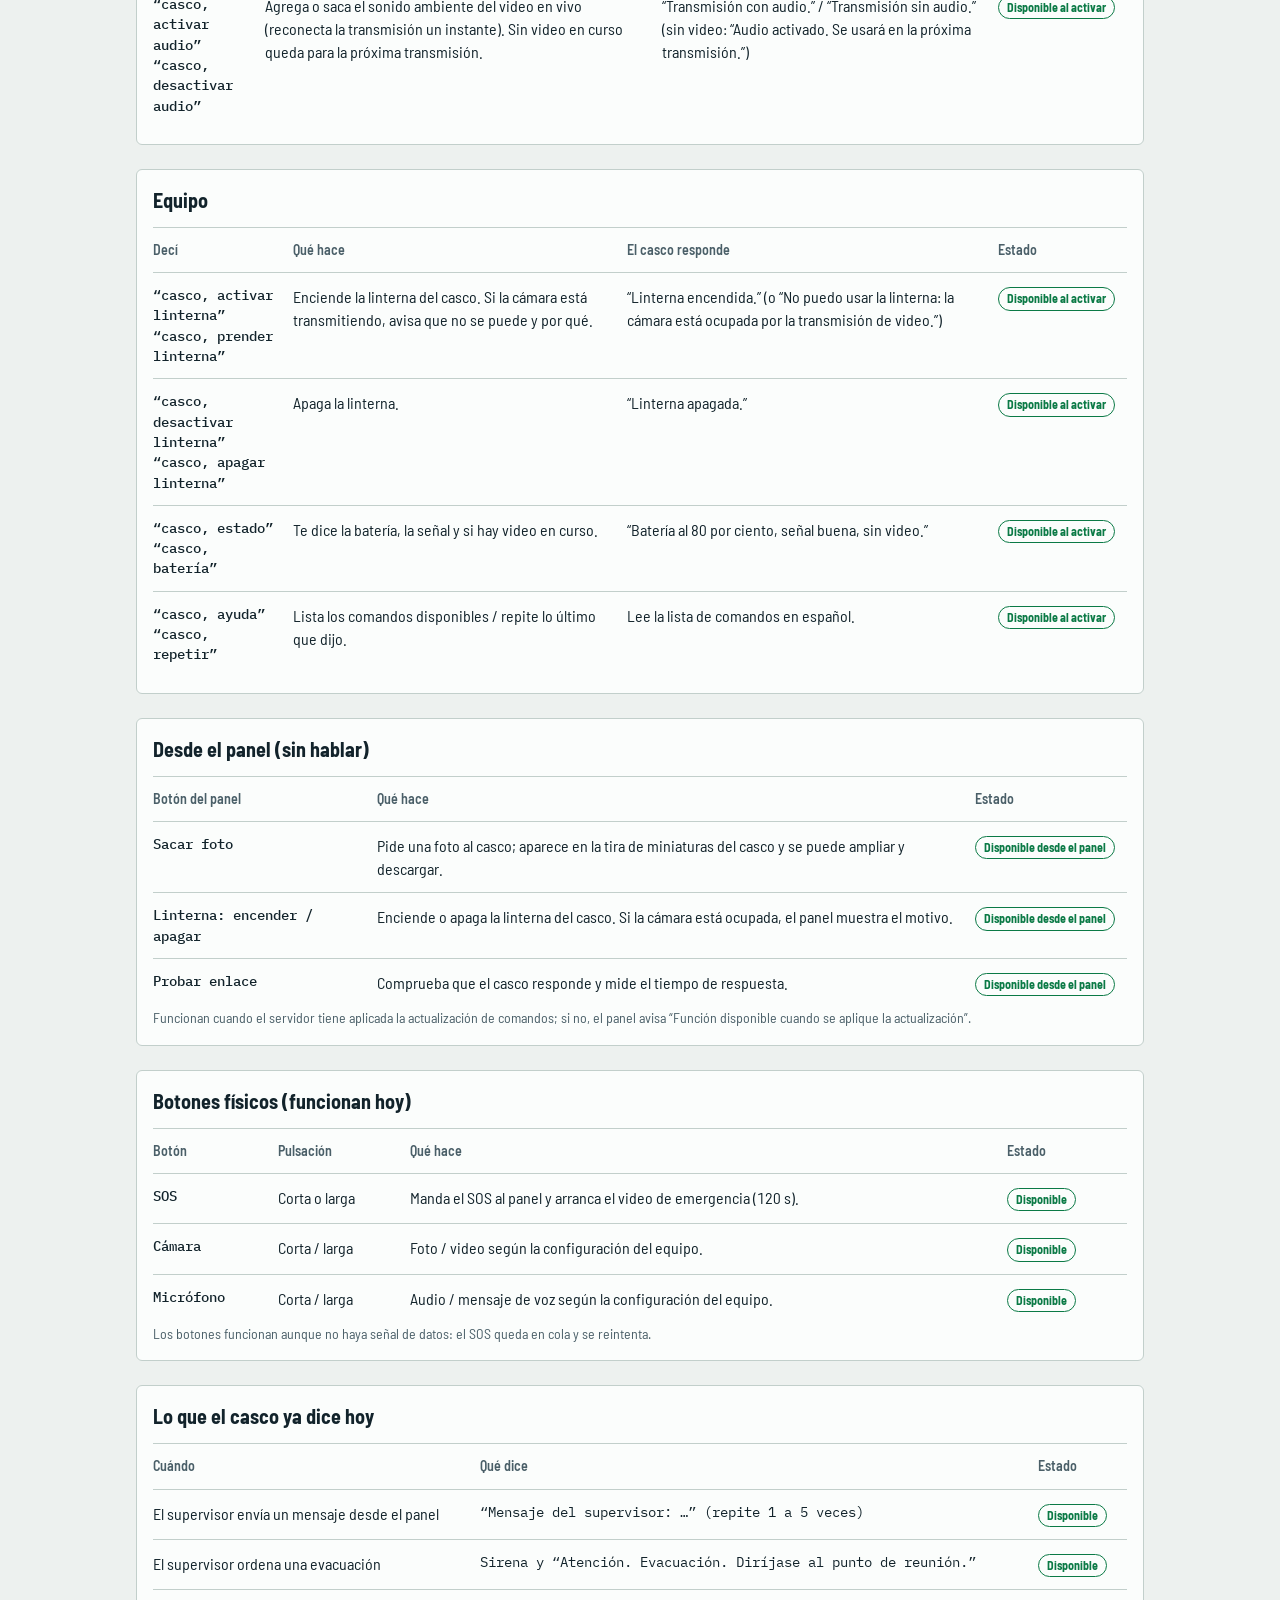
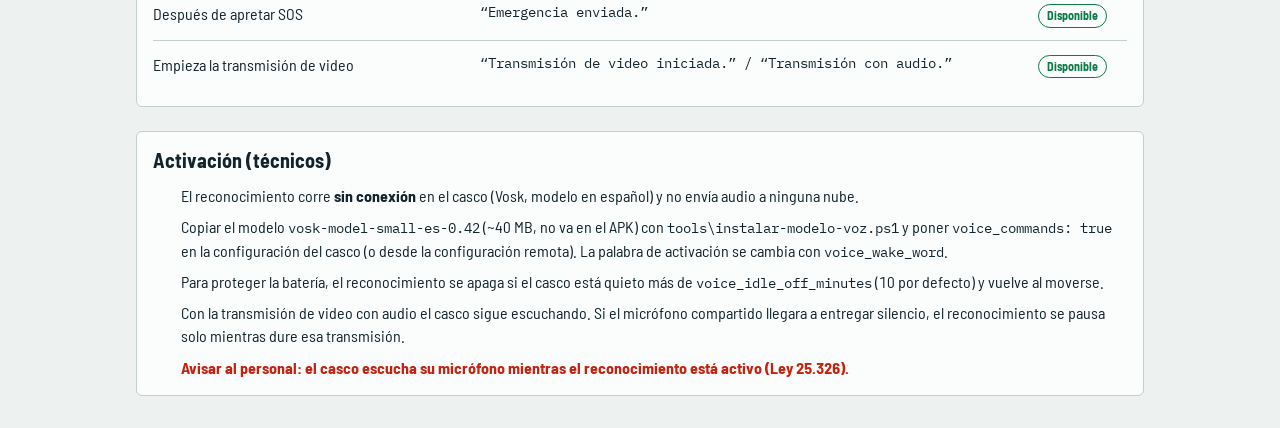
==== commit 4c9d0f8d: "Tanda C: asistencia remota registrada, constancias EPP y capacitacion, auditoria y rol auditor, hash" ====
--- a/web/comandos.html
+++ b/web/comandos.html
@@ -14,7 +14,7 @@
 <link rel="preconnect" href="https://fonts.gstatic.com" crossorigin>
 <link rel="stylesheet" href="https://fonts.googleapis.com/css2?family=Barlow+Semi+Condensed:wght@400;500;600;700&amp;family=IBM+Plex+Mono:wght@400;500&amp;display=swap">
 <script>try{var t=localStorage.getItem('casco-theme');if(t==='light'||t==='dark')document.documentElement.dataset.theme=t}catch(e){}</script>
-<link rel="stylesheet" href="app.css?v=202610122000">
+<link rel="stylesheet" href="app.css?v=202610122230">
 </head>
 <body>
 <main class="cmd-page" id="main">
@@ -27,7 +27,7 @@
   <div class="cmd-status" role="note">
     <strong>Estado</strong>
     <div>
-      <p><strong>El reconocimiento por voz ya está implementado en la versión 0.7.0 del agente, pero viene apagado.</strong> Se activa por casco: hace falta copiar el modelo de voz sin conexión y encender <span class="cmd-say">voice_commands</span> (ver “Activación” al final). Hasta entonces el casco solo <em>habla</em> en español (órdenes del supervisor, avisos) y se maneja con sus tres botones físicos. La prueba hablada en campo todavía está pendiente.</p>
+      <p><strong>El reconocimiento por voz está activo en el piloto (agente 0.7.0).</strong> Se activa por casco desde la configuración remota (<span class="cmd-say">voice_commands</span>, ver “Activación” al final). En los cascos que lo tienen encendido podés manejarlo hablando; en los demás el casco solo <em>habla</em> en español (órdenes del supervisor, avisos) y se maneja con sus tres botones físicos.</p>
     </div>
   </div>
 
@@ -224,7 +224,7 @@
       <li>El reconocimiento corre <strong>sin conexión</strong> en el casco (Vosk, modelo en español) y no envía audio a ninguna nube.</li>
       <li>Copiar el modelo <span class="cmd-say">vosk-model-small-es-0.42</span> (~40 MB, no va en el APK) con <span class="cmd-say">tools\instalar-modelo-voz.ps1</span> y poner <span class="cmd-say">voice_commands: true</span> en la configuración del casco (o desde la configuración remota). La palabra de activación se cambia con <span class="cmd-say">voice_wake_word</span>.</li>
       <li>Para proteger la batería, el reconocimiento se apaga si el casco está quieto más de <span class="cmd-say">voice_idle_off_minutes</span> (10 por defecto) y vuelve al moverse.</li>
-      <li>Con la transmisión de video con audio el casco sigue escuchando: Android 10 permite las dos capturas a la vez en este equipo. Si el micrófono compartido llegara a entregar silencio, el reconocimiento se pausa solo mientras dure esa transmisión.</li>
+      <li>Con la transmisión de video con audio el casco sigue escuchando. Si el micrófono compartido llegara a entregar silencio, el reconocimiento se pausa solo mientras dure esa transmisión.</li>
       <li class="cmd-warn">Avisar al personal: el casco escucha su micrófono mientras el reconocimiento está activo (Ley 25.326).</li>
     </ul>
   </section>
--- a/web/app.css
+++ b/web/app.css
@@ -14,7 +14,7 @@
   --surface: #14242c;
   --surface-2: #1a2f39;
   --line: #24404b;
-  --line-strong: #3a6272;
+  --line-strong: #5f8b9c;   /* >= 3:1 contra superficie y fondo (WCAG 1.4.11) */
   --ink: #e8f0f2;
   --mute: #8fa7b0;
   --accent: #3cc3d8;      /* cian de levantamiento: seleccion, foco, enlace */
@@ -27,29 +27,32 @@
   --on-sos: #ffffff;
   --sos-tint: rgba(255, 77, 61, .16);
   --ok: #3fcf8e;
+  --tag-warn-bg: var(--pend); --tag-warn-ink: var(--on-pend); --tag-warn-bd: var(--pend);
   --shadow: 0 1px 0 rgba(0, 0, 0, .35), 0 8px 24px rgba(0, 0, 0, .28);
 }
 :root[data-theme="light"] {
   color-scheme: light;
   --bg: #edf1ef; --surface: #fbfdfc; --surface-2: #dfe7e4;
-  --line: #c2cfcb; --line-strong: #7f918c;
+  --line: #c2cfcb; --line-strong: #6b7e79;
   --ink: #12232b; --mute: #4a5f68;
   --accent: #006f85; --on-accent: #ffffff;
   --pend: #8a5a00; --on-pend: #12232b; --pend-tint: #ffe9b0;
   --sos: #c4210f; --sos-solid: #c4210f; --on-sos: #ffffff; --sos-tint: #fde3df;
   --ok: #0b7a46;
+  --tag-warn-bg: var(--pend-tint); --tag-warn-ink: var(--pend); --tag-warn-bd: var(--pend);   /* 4,9:1 (antes 2,7:1) */
   --shadow: 0 1px 0 rgba(18, 35, 43, .08), 0 6px 18px rgba(18, 35, 43, .10);
 }
 @media (prefers-color-scheme: light) {
   :root:not([data-theme="dark"]) {
     color-scheme: light;
     --bg: #edf1ef; --surface: #fbfdfc; --surface-2: #dfe7e4;
-    --line: #c2cfcb; --line-strong: #7f918c;
+    --line: #c2cfcb; --line-strong: #6b7e79;
     --ink: #12232b; --mute: #4a5f68;
     --accent: #006f85; --on-accent: #ffffff;
     --pend: #8a5a00; --on-pend: #12232b; --pend-tint: #ffe9b0;
     --sos: #c4210f; --sos-solid: #c4210f; --on-sos: #ffffff; --sos-tint: #fde3df;
     --ok: #0b7a46;
+    --tag-warn-bg: var(--pend-tint); --tag-warn-ink: var(--pend); --tag-warn-bd: var(--pend);
     --shadow: 0 1px 0 rgba(18, 35, 43, .08), 0 6px 18px rgba(18, 35, 43, .10);
   }
 }
@@ -73,6 +76,10 @@
 .hidden { display: none !important; }
 .mute { color: var(--mute); font-size: var(--fs-2); }
 :focus-visible { outline: 3px solid var(--accent); outline-offset: 2px; }
+/* sobre rojo (banner, avisos fijos, cartel): anillo blanco + anillo oscuro, >= 3:1 en ambos temas */
+#sos :focus-visible, .sess-bar :focus-visible, .vig-toast :focus-visible, .sos-overlay :focus-visible {
+  outline: 3px solid #fff; outline-offset: 3px; box-shadow: 0 0 0 3px #12232b;
+}
 .skip { position: absolute; left: -999px; top: 8px; z-index: 50; background: var(--accent); color: var(--on-accent); padding: 10px 14px; border-radius: var(--r); font-weight: 600; }
 .skip:focus { left: 8px; }
 .sr-only { position: absolute; width: 1px; height: 1px; overflow: hidden; clip-path: inset(50%); white-space: nowrap; }
@@ -88,7 +95,9 @@
 button:hover:not([disabled]), a.btn:hover { filter: brightness(1.1); }
 button.ghost, a.btn { background: transparent; color: var(--ink); border-color: var(--line-strong); }
 button.ghost:hover:not([disabled]), a.btn:hover { background: var(--surface-2); filter: none; }
-button.attend { background: var(--sos-solid); color: var(--on-sos); }
+/* Atender y Reintentar son acciones seguras: acento del sistema. El rojo queda para lo destructivo/irreversible (.danger). */
+button.attend { background: var(--accent); color: var(--on-accent); font-weight: 700; }
+button.danger { background: var(--sos-solid); color: var(--on-sos); }
 button[disabled] { opacity: .55; cursor: not-allowed; }
 button[aria-pressed="true"]:not(.icon-btn) { box-shadow: inset 0 0 0 2px var(--accent); }
 button svg, a.btn svg { flex: none; }
@@ -117,7 +126,7 @@
   padding: 2px 8px; border-radius: 3px; border: 1px solid var(--line-strong); color: var(--mute);
 }
 .tag.sos, .tag.fall, .tag.geofence.sos { background: var(--sos-solid); color: var(--on-sos); border-color: var(--sos-solid); }
-.tag.warn, .tag.not_worn, .tag.inactive { background: var(--pend); color: var(--on-pend); border-color: var(--pend); }
+.tag.warn, .tag.not_worn, .tag.inactive { background: var(--tag-warn-bg); color: var(--tag-warn-ink); border-color: var(--tag-warn-bd); }
 .tag.ok { color: var(--ink); border-color: var(--ok); }
 .count {
   display: inline-block; min-width: 1.7em; padding: 0 6px; border-radius: 3px;
@@ -149,7 +158,10 @@
 .conn[data-state="wait"] .conn-dot { background: var(--pend); border-radius: 2px; }
 .clock { font-size: var(--fs-2); color: var(--mute); white-space: nowrap; }
 .icon-btn { padding: 0; width: 44px; background: transparent; color: var(--ink); border-color: var(--line-strong); }
-#who { max-width: 22ch; overflow: hidden; text-overflow: ellipsis; white-space: nowrap; }
+#who { display: inline-flex; align-items: baseline; gap: var(--sp-2); min-width: 0; max-width: 100%; }
+#who:empty { display: none; }
+.who-email { min-width: 0; max-width: 24ch; overflow: hidden; text-overflow: ellipsis; white-space: nowrap; }   /* se recorta el correo; el rol nunca */
+.who-role { flex: none; padding: 0 6px; border: 1px solid var(--line-strong); border-radius: 3px; font-size: var(--fs-1); font-weight: 600; letter-spacing: .04em; color: var(--ink); }
 
 main { padding: var(--sp-4); }
 .login {
@@ -177,6 +189,7 @@
   position: absolute; top: 4px; left: calc(50% + 6px); min-width: 20px; padding: 0 5px; border-radius: 10px;
   background: var(--sos-solid); color: var(--on-sos); font: 600 var(--fs-1)/20px var(--font-mono); text-align: center;
 }
+.nav .tab-badge.med { background: var(--pend-tint); color: var(--ink); border: 2px solid var(--pend); line-height: 16px; }
 @media (max-width: 767px) {
   #app { padding-bottom: calc(var(--bar-h) + 8px); }
   .nav {
@@ -222,8 +235,12 @@
   border-radius: var(--r); font-weight: 600; font-size: var(--fs-4); line-height: 1.25;
 }
 #sos[style*="block"] { display: flex !important; }
+/* solo avisos de nivel medio: sin rojo ni asertivo; ambar con borde, texto normal */
+#sos.med { background: var(--pend-tint); color: var(--ink); border: 2px solid var(--pend); }
+#sos.med button, #sos.med a.btn { background: var(--accent); color: var(--on-accent); border-color: var(--accent); }
+#sos.med :focus-visible { outline: 3px solid var(--accent); box-shadow: none; }
 #sos > span { flex: 1 1 260px; }
-#sos button, #sos a.btn { background: var(--on-sos); color: #8e1b12; border-color: var(--on-sos); font-weight: 700; }
+#sos button, #sos a.btn { background: var(--on-sos); color: #8e1b12; border-color: var(--on-sos); font-weight: 700; }   /* #8e1b12 sobre blanco: 8:1 */
 #sos button:hover:not([disabled]), #sos a.btn:hover { background: #fff1ef; filter: none; }
 @media (prefers-reduced-motion: no-preference) {
   #sos[style*="block"] { animation: sos-in .35s cubic-bezier(.16, 1, .3, 1); }
@@ -243,6 +260,7 @@
 .kpi .kn { font: 700 var(--fs-5)/1.15 var(--font-ui); }
 .kpi .kt { font: 600 var(--fs-3)/1.3 var(--font-ui); }
 .kpi.alert { background: var(--sos-tint); }
+.kpi[aria-busy="true"] .kn { color: var(--mute); }
 .kpi.alert .kn { color: var(--sos); }
 .esc { margin-left: auto; text-align: right; }
 
@@ -284,11 +302,10 @@
   display: grid; gap: var(--sp-3); padding: var(--sp-4); overflow-wrap: anywhere;
   background: var(--surface); border: 3px solid var(--sev); border-radius: var(--r); box-shadow: var(--shadow);
 }
-.pitem.t-geofence, .pitem.t-not_worn, .pitem.t-inactive { --sev: var(--pend); }
+.pitem.sv-1 { --sev: var(--pend); }   /* media: casco sin usar, zona restringida/permitida */
 .a-head { display: flex; align-items: center; gap: var(--sp-2) var(--sp-3); flex-wrap: wrap; }
 .a-type { display: inline-flex; align-items: center; gap: var(--sp-2); font-size: var(--fs-4); font-weight: 700; letter-spacing: .03em; }
 .a-type svg { flex: none; color: var(--sev); }
-.pitem.t-geofence .a-type svg, .pitem.t-not_worn .a-type svg, .pitem.t-inactive .a-type svg { color: var(--pend); }
 .a-age { margin-left: auto; font: 500 var(--fs-5)/1 var(--font-mono); color: var(--sev); white-space: nowrap; }
 .a-meta { display: flex; flex-wrap: wrap; align-items: baseline; gap: 2px var(--sp-3); }
 .a-meta strong { font-size: var(--fs-4); }
@@ -349,7 +366,7 @@
 .card { background: var(--surface); border: 1px solid var(--line); border-radius: var(--r); padding: var(--sp-4); }
 li.ev { display: grid; gap: var(--sp-2); overflow-wrap: anywhere; padding: var(--sp-3) var(--sp-4); }
 li.ev.pending { border: 2px solid var(--sos); }
-li.ev.pending.t-geofence, li.ev.pending.t-not_worn, li.ev.pending.t-inactive { border-color: var(--pend); }
+li.ev.pending.sv-1 { border-color: var(--pend); }
 li.ev .action { margin-top: var(--sp-1); }
 li.ev .action input { flex: 1 1 200px; }
 img.media, video.media { width: 100%; max-height: 420px; object-fit: contain; background: #000; border-radius: var(--r); }
@@ -383,6 +400,12 @@
 /* ---------- Video en vivo (paneles creados por JS) ---------- */
 .live { display: grid; gap: var(--sp-3); background: var(--surface); border: 1px solid var(--line); border-radius: var(--r); padding: var(--sp-4); }
 .live h2 { font-size: var(--fs-4); overflow-wrap: anywhere; }
+.live-head { display: flex; flex-wrap: wrap; align-items: center; gap: var(--sp-2) var(--sp-3); }
+.live-head h2 { flex: 1 1 160px; min-width: 0; }
+.live-body { display: grid; gap: var(--sp-3); }
+/* Centro: un panel por casco, cerrado hasta que se pide "Ver en vivo". En la vista En vivo se muestran completos. */
+#panelMain[data-view="centro"] .live.collapsed .live-body { display: none; }
+#panelMain[data-view="live"] .live-head .bview { display: none; }
 .live .state { font-weight: 600; }
 .live .row > .mute { font-family: var(--font-mono); font-size: var(--fs-1); }
 .voice { display: flex; flex-wrap: wrap; gap: var(--sp-2) var(--sp-3); align-items: center; }
@@ -408,7 +431,8 @@
 #mapBox { height: clamp(340px, 62vh, 640px); width: 100%; border: 1px solid var(--line-strong); border-radius: var(--r); background: var(--surface-2); z-index: 0; }
 #mapBox.drawing .leaflet-interactive { pointer-events: none !important; }
 .leaflet-popup-content { color: #14202b; overflow-wrap: anywhere; font-family: var(--font-ui); }
-.leaflet-popup-content button { margin-top: 8px; background: #fff; color: #14202b; border: 1px solid #9aa7b3; min-height: 36px; }
+.leaflet-popup-content button { margin-top: 8px; background: #fff; color: #14202b; border: 1px solid #6b7e79; min-height: 44px; }
+.leaflet-bar a, .leaflet-touch .leaflet-bar a { width: 44px; height: 44px; line-height: 44px; }
 .leaflet-container a { color: #0b5cad; }
 .map-grid { display: grid; gap: var(--sp-5); align-items: start; }
 @media (min-width: 1280px) { .map-lists { display: grid; grid-template-columns: 1fr 1fr; gap: var(--sp-5); align-items: start; } }
@@ -417,7 +441,7 @@
 @media print {
   :root, :root[data-theme] { --bg: #fff; --surface: #fff; --surface-2: #fff; --ink: #000; --mute: #333; --line: #999; --line-strong: #666; --sos: #000; --pend: #000; --ok: #000; --accent: #000; }
   body { background: #fff; color: #000; }
-  .nav, header.top, #sos, .toolbar, .qform, .pager, #sosOverlay, #saveOverlay, .sess-bar, .skip { display: none !important; }
+  .nav, header.top, #sos, .toolbar, .qform, .pager, #sosOverlay, #saveOverlay, .sess-bar, #sysBars, .vig-toast, .skip { display: none !important; }
   #app { display: block; }
   .content { padding: 0; }
   .print-only { display: block !important; font-weight: 700; margin-bottom: 8px; }
@@ -443,7 +467,12 @@
   background: transparent; color: var(--on-sos); border: 2px solid var(--on-sos); }
 .sos-ov-btns .sos-ov-go { background: var(--on-sos); color: var(--sos-solid); }
 .sos-ov-btns button:disabled { opacity: .6; cursor: default; }
-.sos-ov-btns button:focus-visible { outline: 3px solid var(--on-sos); outline-offset: 3px; }
+.sos-ov-note { display: grid; gap: 4px; width: min(560px, 100%); text-align: left; color: var(--on-sos); font-size: var(--fs-2); font-weight: 600; }
+.sos-ov-note textarea { width: 100%; min-height: 64px; resize: vertical; background: var(--surface); color: var(--ink); border: 2px solid var(--on-sos); font-weight: 400; }
+.sos-ov-err { min-height: 1.4em; font-weight: 700; background: var(--on-sos); color: #8e1b12; padding: 0 var(--sp-2); border-radius: var(--r); }
+.sos-ov-err:empty { display: none; }
+.sos-ov-hint2 { font-size: var(--fs-2); opacity: .95; }
+.sos-ov-btns .sos-ov-go { min-width: 220px; }
 @media (prefers-reduced-motion: no-preference) { .sos-overlay { animation: sosPulse 1.2s ease-in-out infinite; } }
 @keyframes sosPulse { 50% { background: color-mix(in srgb, var(--sos-solid) 70%, black); } }
 
@@ -463,13 +492,19 @@
 .sess-bar { position: fixed; top: 0; left: 0; right: 0; z-index: 1100; display: flex; flex-wrap: wrap; gap: var(--sp-3); align-items: center; justify-content: center;
   padding: var(--sp-3) var(--sp-4); background: var(--sos-solid); color: var(--on-sos); font-weight: 700; }
 .sess-bar button { min-height: 44px; background: var(--on-sos); color: var(--sos-solid); border: 0; border-radius: var(--r); padding: 0 var(--sp-4); font-weight: 700; cursor: pointer; }
+#sysBars { position: fixed; top: 0; left: 0; right: 0; z-index: 1100; display: flex; flex-direction: column; }   /* avisos fijos apilados: sesion, conexion, sirena */
+#sysBars .sess-bar { position: static; }
+.vig-toast { position: fixed; left: 50%; bottom: calc(var(--bar-h, 64px) + var(--sp-3)); transform: translateX(-50%); z-index: 1100; max-width: min(92vw, 560px);
+  padding: var(--sp-3) var(--sp-4); background: var(--sos-solid); color: var(--on-sos); border-radius: var(--r); font-weight: 700; }
+.vig-toast[hidden] { display: none; }
+.a-err { margin: 0; font-weight: 700; }
 
 /* ---------- Marcador de casco en el mapa + enlace a comandos ---------- */
 .hm { background: none; border: 0; }
 .hm-w { display: flex; flex-direction: column; align-items: center; filter: drop-shadow(0 1px 2px rgba(0, 0, 0, .55)); }
 .hm-w.hm-old { opacity: .6; }
 .hm-w.hm-al svg { animation: hmPulse 1s ease-in-out infinite alternate; }
-.hm-id { font: 700 11px/1 var(--font-mono, monospace); background: #0e1a20; color: #fff; padding: 2px 5px; border-radius: 3px; margin-top: 1px; }
+.hm-id { font: 700 11px/1 var(--font-mono, monospace); background: var(--bg); color: var(--ink); padding: 2px 5px; border-radius: 3px; margin-top: 1px; }
 @keyframes hmPulse { to { transform: scale(1.18); } }
 @media (prefers-reduced-motion: reduce) { .hm-w.hm-al svg { animation: none; } }
 #cmdLink { display: inline-flex; align-items: center; gap: var(--sp-2); min-height: 44px; }
@@ -568,3 +603,67 @@
 .nav { overflow-x: auto; scrollbar-width: none; }
 .nav::-webkit-scrollbar { display: none; }
 @media (max-width: 1023px) { .nav [role="tab"] { flex: 1 0 60px; } }
+@media (max-width: 420px) {
+  .nav [role="tab"] { flex: 1 0 auto; padding: 6px 3px; font-size: 11px; }
+  .nav [role="tab"] svg { width: 22px; height: 22px; }
+}
+/* Encabezado compacto en celular (~80 px): una fila de herramientas + una linea con usuario y rol */
+@media (max-width: 639px) {
+  header.top { gap: 4px var(--sp-2); padding: 6px var(--sp-3); min-height: 0; flex-wrap: wrap; }
+  .brand { flex: 1 1 auto; gap: var(--sp-2); }
+  .brand-logo { width: 32px; height: 32px; }
+  .brand-sub { display: none; }
+  .top-tools { display: contents; }
+  #cmdLink { display: none; }   /* la pestaña Comandos ya está en la barra inferior */
+  #who { order: 9; flex: 1 0 100%; font-size: var(--fs-1); }
+  .who-email { max-width: 100%; flex: 0 1 auto; }
+  #connWrap { padding: 4px 8px; }
+  #status { max-width: 14ch; }
+  .conn[data-state="ok"] #status { position: absolute; width: 1px; height: 1px; overflow: hidden; clip-path: inset(50%); }   /* solo el punto; el texto sigue para lectores */
+  .a-age { font-size: var(--fs-4); white-space: normal; text-align: right; }
+}
+
+/* Eliminar imagenes */
+.thumbwrap { display: grid; gap: 2px; }
+.thumb-act { justify-content: space-between; gap: 4px; }
+.thumb-act label.chk { min-height: 44px; }
+button.trash { gap: 6px; }
+button.trash.icon-only { min-width: 44px; padding: 0; }
+.img-gone { font-style: italic; }
+.delfails { display: grid; gap: var(--sp-1); list-style: none; padding: 0; margin: 0; }
+
+.micsteps { margin: 0; padding-left: var(--sp-5); display: grid; gap: var(--sp-1); }
+.dlg code { overflow-wrap: anywhere; padding: 4px 8px; background: var(--bg); border: 1px solid var(--line-strong); border-radius: 3px; }
+.thumb .thumb-t { max-width: 96px; white-space: normal; line-height: 1.2; }
+
+/* ---------- Tanda C: asistencia, constancias, auditoria, huella ---------- */
+[hidden] { display: none !important; }
+.assist-mini { display: grid; gap: var(--sp-2); padding-top: var(--sp-2); border-top: 1px dashed var(--line); }
+.assist-st { display: flex; flex-wrap: wrap; gap: 2px var(--sp-2); align-items: baseline; }
+.assist-close { display: grid; gap: var(--sp-2); }
+.verify-row { gap: var(--sp-2) var(--sp-3); align-items: center; }
+.verify-st { flex: 1 1 220px; min-width: 0; font-size: var(--fs-2); overflow-wrap: anywhere; min-height: 1.2em; }
+.verify-st.ok { color: var(--ok); font-weight: 600; }
+.att-set { display: grid; gap: var(--sp-2); min-width: 0; margin: 0; padding: var(--sp-3); border: 1px solid var(--line); border-radius: var(--r); }
+.att-set legend { padding: 0 6px; font-size: var(--fs-2); color: var(--mute); }
+.att-row { display: grid; gap: var(--sp-2); grid-template-columns: minmax(0, 1fr); padding-top: var(--sp-2); border-top: 1px solid var(--line); }
+@media (min-width: 720px) { .att-row { grid-template-columns: minmax(180px, 1.2fr) minmax(150px, .7fr) minmax(0, 1.3fr); align-items: center; } }
+.att-list { display: grid; gap: 2px; font-size: var(--fs-2); }
+.rolenote.noprint { margin: 0; }
+#asisHost, #audHost { display: grid; gap: var(--sp-4); }
+#asisHost > h3, #constBody h3 { margin-top: var(--sp-2); }
+#constBody .kpis, #asisHost .kpis { margin-bottom: 0; }
+.qtable td .row { gap: var(--sp-1); }
+.qtable td button { min-height: 44px; }
+.emp-head p { margin: 0; }
+.emp-name { font-weight: 700; font-size: 16px; }
+.emp-data, .emp-gen { font-size: 12px; }
+.emp-doc { font-weight: 600; margin-top: 6px !important; }
+@media print {
+  .subtabs, .emp-head { margin-bottom: 8px; }
+  .qtable td .att-list { font-size: 10px; }
+  #constForm, .verify-row, .tab-badge { display: none !important; }
+  .emp-head { border-bottom: 1px solid #000; padding-bottom: 6px; }
+}
+/* 10 pestañas en celular: la barra se desliza; cada una conserva >= 48 px de ancho para tocar */
+@media (max-width: 1023px) { .nav [role="tab"] { min-width: 52px; } }
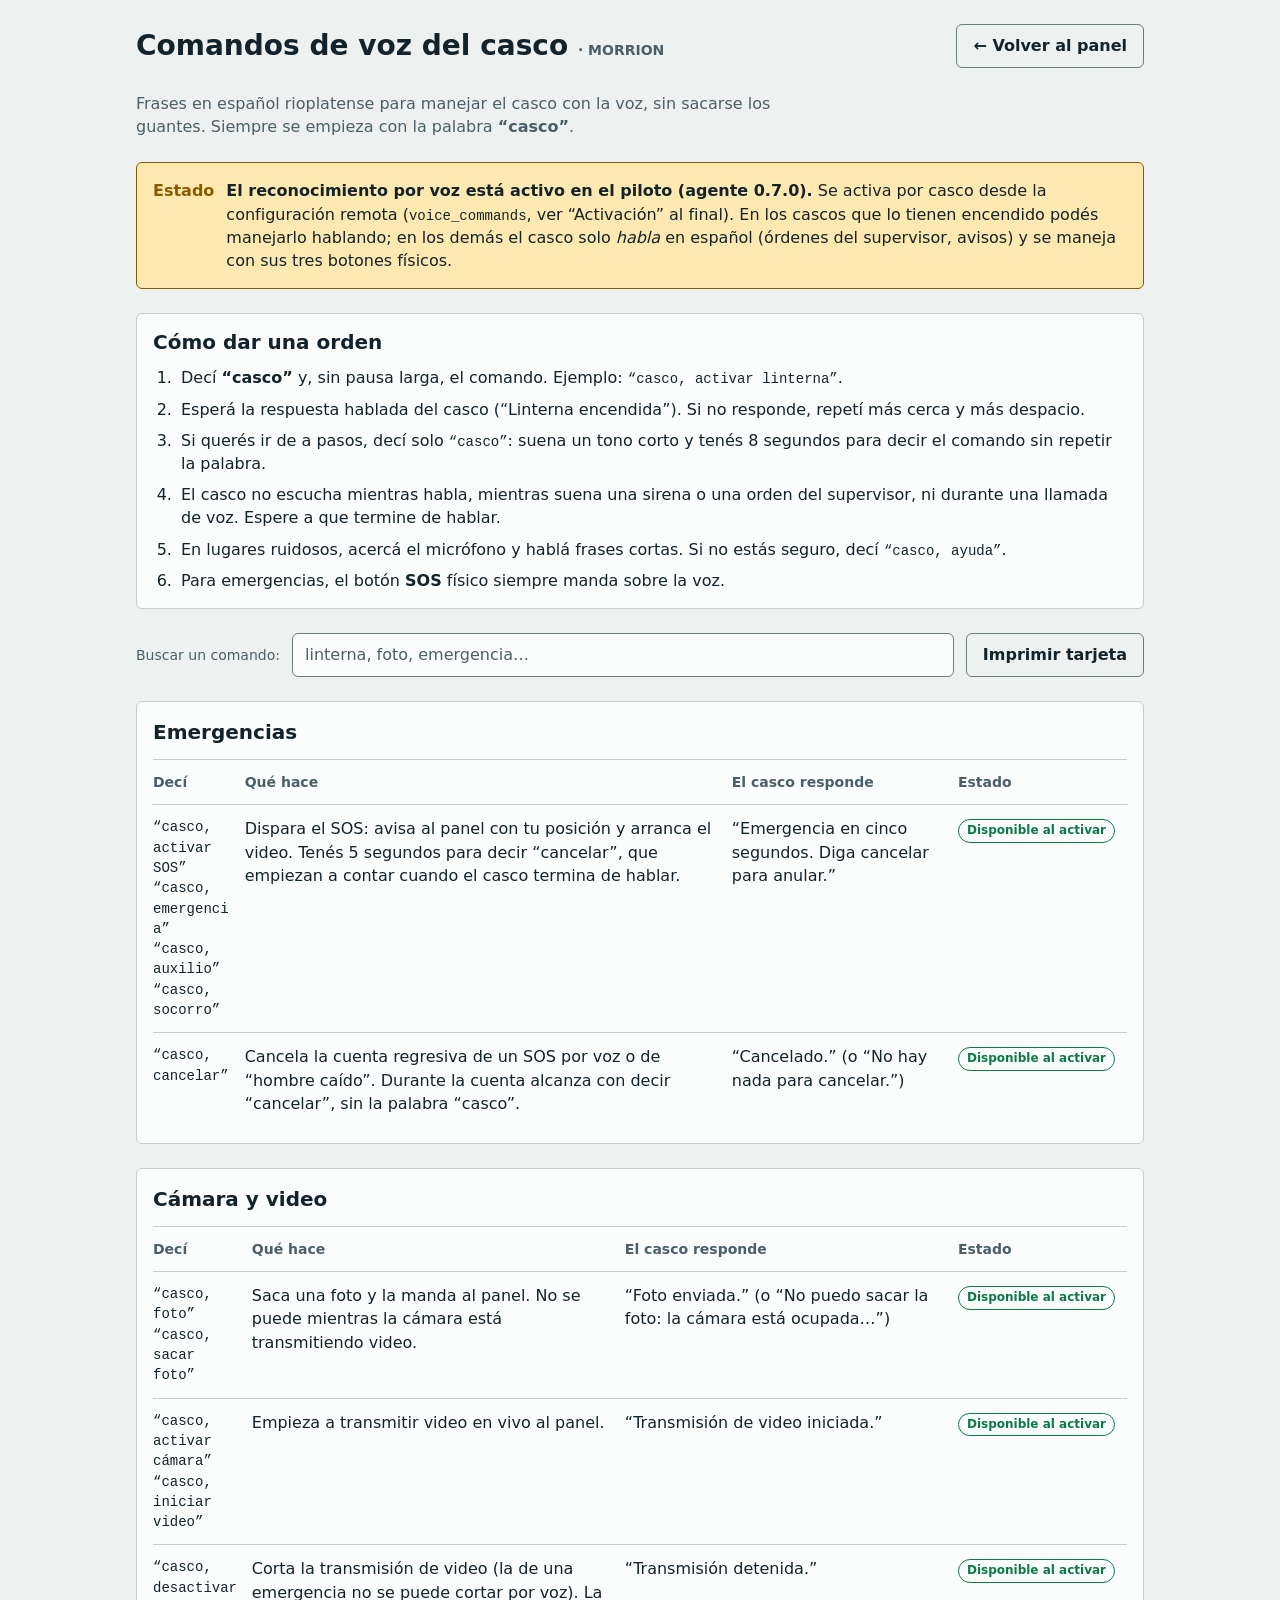
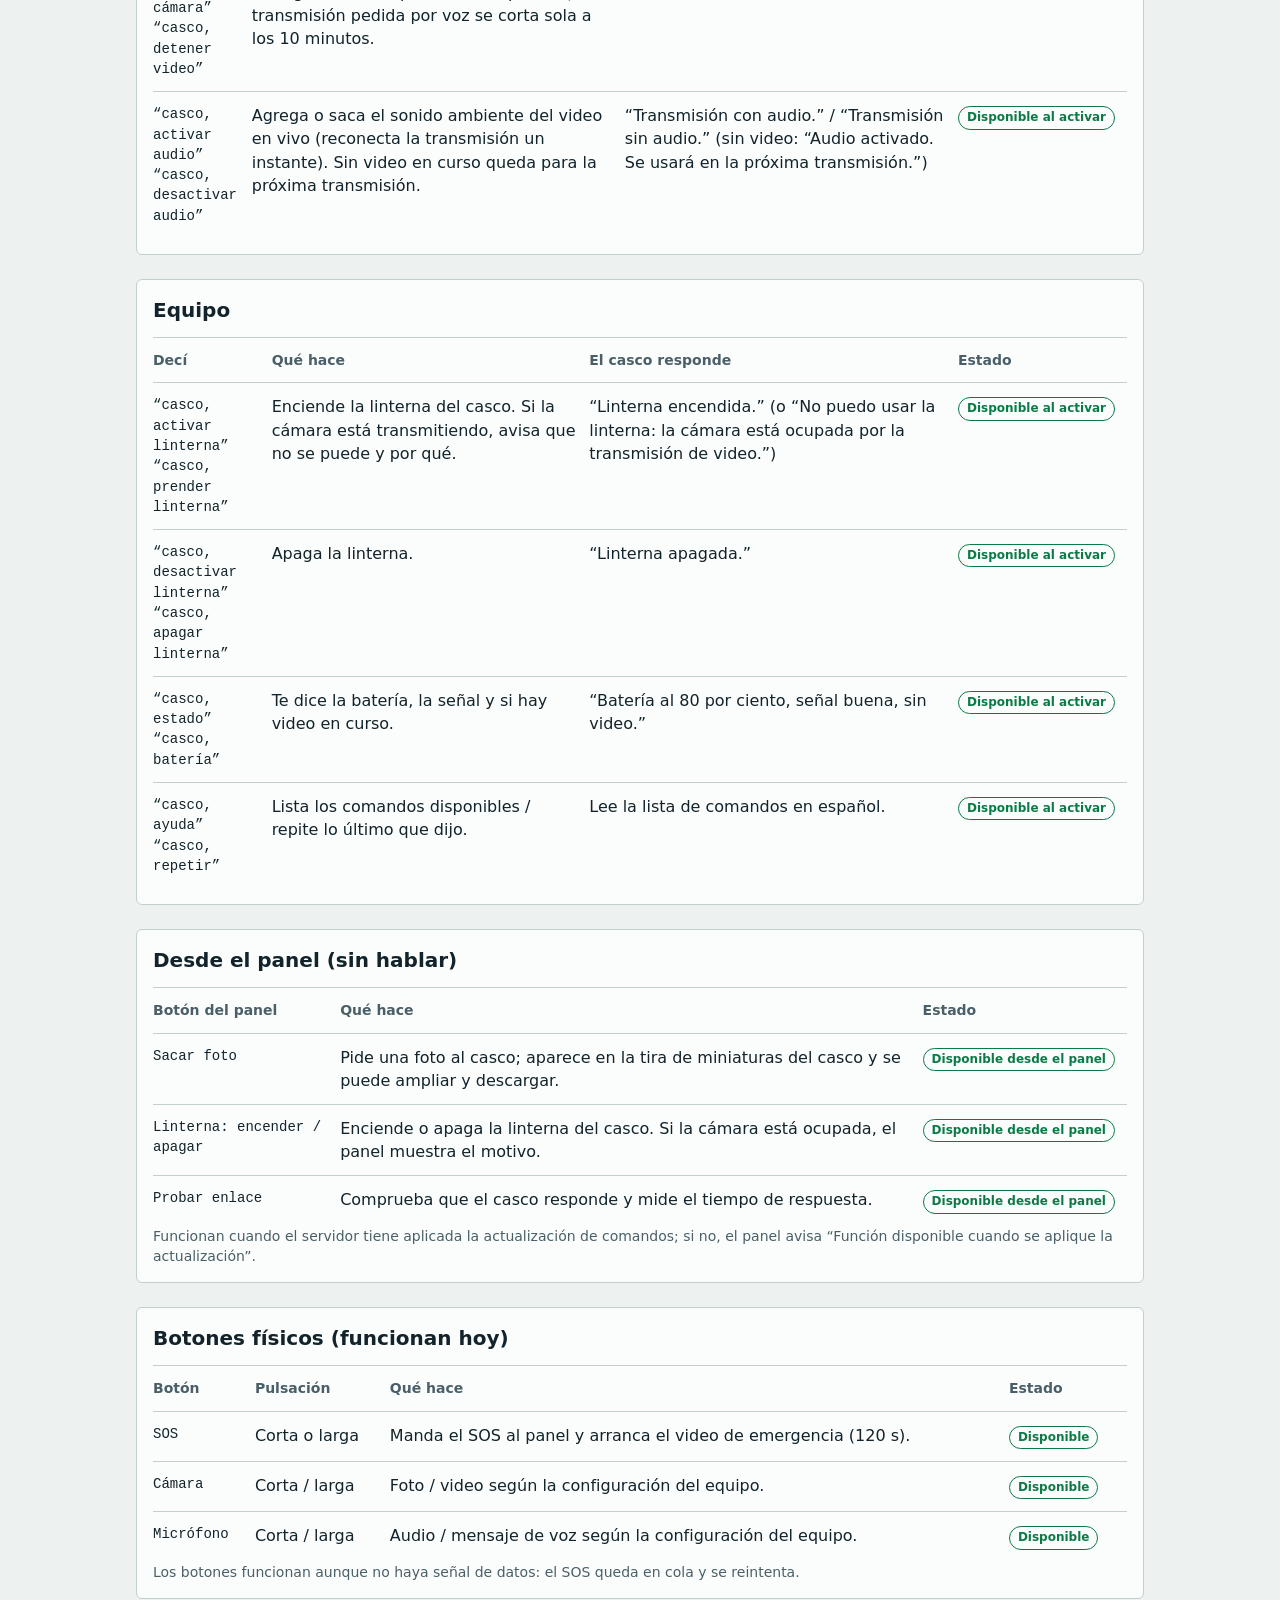
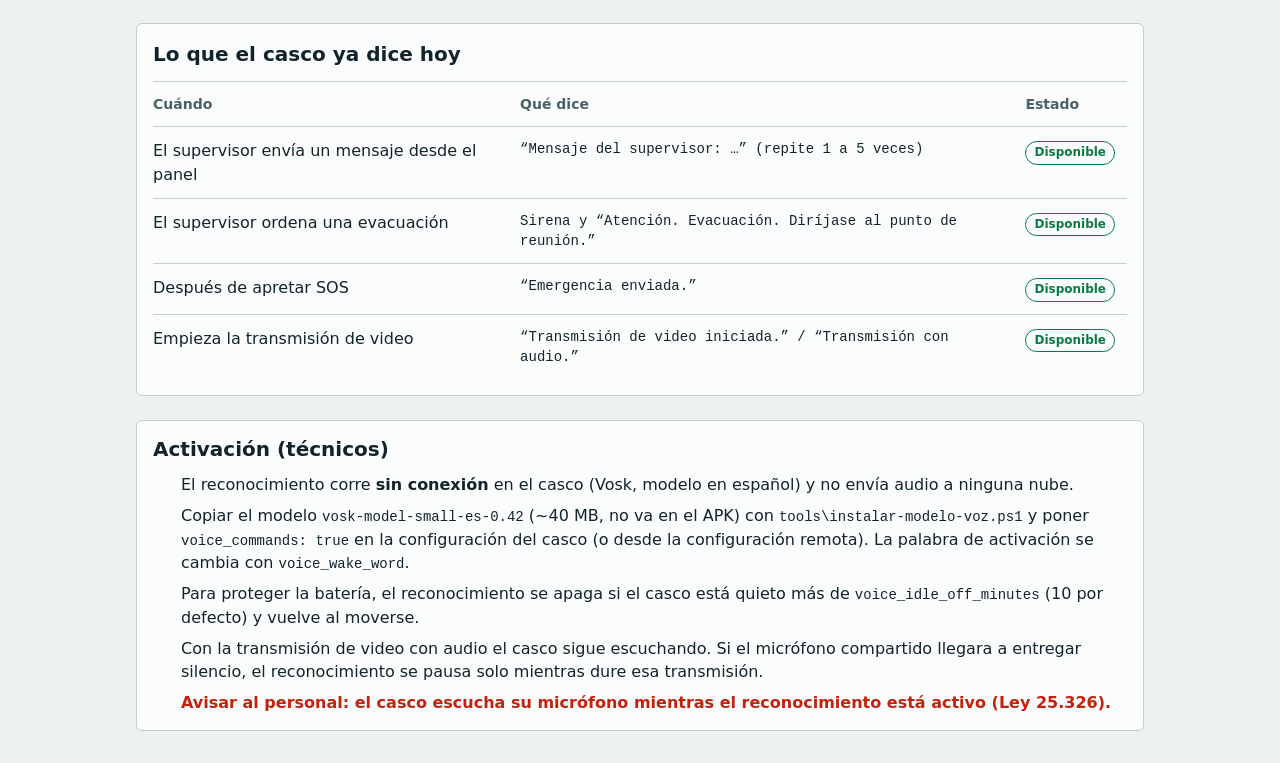
==== commit 76986045: "Visor web MORRION (solo carpeta web) Co-Authored-By: Claude Sonnet 5.5 <noreply@anthropic.com> Claud" ====
--- a/web/comandos.html
+++ b/web/comandos.html
@@ -3,9 +3,10 @@
 <head>
 <meta charset="utf-8">
 <meta name="viewport" content="width=device-width, initial-scale=1">
-<title>Comandos de voz · Vigía</title>
-<meta name="description" content="Vigía · Casco Inteligente: frases en español para activar funciones del casco por voz y botones físicos.">
+<title>Comandos de voz · MORRION</title>
+<meta name="description" content="MORRION · Casco Inteligente: frases en español para activar funciones del casco por voz y botones físicos.">
 <meta name="color-scheme" content="dark light">
+<meta http-equiv="Content-Security-Policy" content="default-src 'self'; script-src 'self' 'sha256-87dHztdi3tzRhR0q494GXWSE7VxLa56XhPK/GGkeJi4=' 'sha256-6kklGqa1Kt2uPuGxjNJa9oc0PWfS5ovESpRUOseKvlo='; style-src 'self' 'unsafe-inline' https://fonts.googleapis.com; font-src 'self' https://fonts.gstatic.com data:; img-src 'self' data:; connect-src 'self'; object-src 'none'; base-uri 'self'; form-action 'self'">
 <meta name="robots" content="noindex, nofollow">
 <link rel="icon" type="image/png" sizes="32x32" href="img/favicon-32.png">
 <link rel="icon" type="image/png" sizes="64x64" href="img/favicon-64.png">
@@ -14,12 +15,12 @@
 <link rel="preconnect" href="https://fonts.gstatic.com" crossorigin>
 <link rel="stylesheet" href="https://fonts.googleapis.com/css2?family=Barlow+Semi+Condensed:wght@400;500;600;700&amp;family=IBM+Plex+Mono:wght@400;500&amp;display=swap">
 <script>try{var t=localStorage.getItem('casco-theme');if(t==='light'||t==='dark')document.documentElement.dataset.theme=t}catch(e){}</script>
-<link rel="stylesheet" href="app.css?v=202610122230">
+<link rel="stylesheet" href="app.css?v=202611031900">
 </head>
 <body>
 <main class="cmd-page" id="main">
   <div class="cmd-top">
-    <h1>Comandos de voz del casco <span class="mute">· Vigía</span></h1>
+    <h1>Comandos de voz del casco <span class="mute">· MORRION</span></h1>
     <a class="back" href="./">← Volver al panel</a>
   </div>
   <p class="cmd-lead">Frases en español rioplatense para manejar el casco con la voz, sin sacarse los guantes. Siempre se empieza con la palabra <strong>“casco”</strong>.</p>
--- a/web/app.css
+++ b/web/app.css
@@ -585,7 +585,6 @@
   .cmd-say b { display: block; font-weight: 500; }
   .cmd-chip { display: inline-block; padding: 2px var(--sp-2); border-radius: 999px; font-size: var(--fs-1); font-weight: 700; border: 1px solid var(--line-strong); white-space: nowrap; }
   .cmd-chip.ok { color: var(--ok); border-color: var(--ok); }
-  .cmd-chip.soon { color: var(--pend); border-color: var(--pend); }
   .cmd-note { font-size: var(--fs-2); color: var(--mute); }
   .cmd-warn { color: var(--sos); font-weight: 700; }
   tr[hidden] { display: none; }
@@ -667,3 +666,9 @@
 }
 /* 10 pestañas en celular: la barra se desliza; cada una conserva >= 48 px de ancho para tocar */
 @media (max-width: 1023px) { .nav [role="tab"] { min-width: 52px; } }
+/* Avisos por correo (Constancias > Empleador, solo admin) */
+.nf-box { margin-top: var(--sp-5); padding-top: var(--sp-4); border-top: 1px solid var(--line); }
+.nf-list { list-style: none; padding: 0; margin: var(--sp-3) 0; display: flex; flex-direction: column; gap: var(--sp-2); }
+.nf-list li { overflow-wrap: anywhere; }
+.nf-help { margin: var(--sp-2) 0 0; padding-left: var(--sp-5); }
+.nf-mail { margin-top: var(--sp-4); }
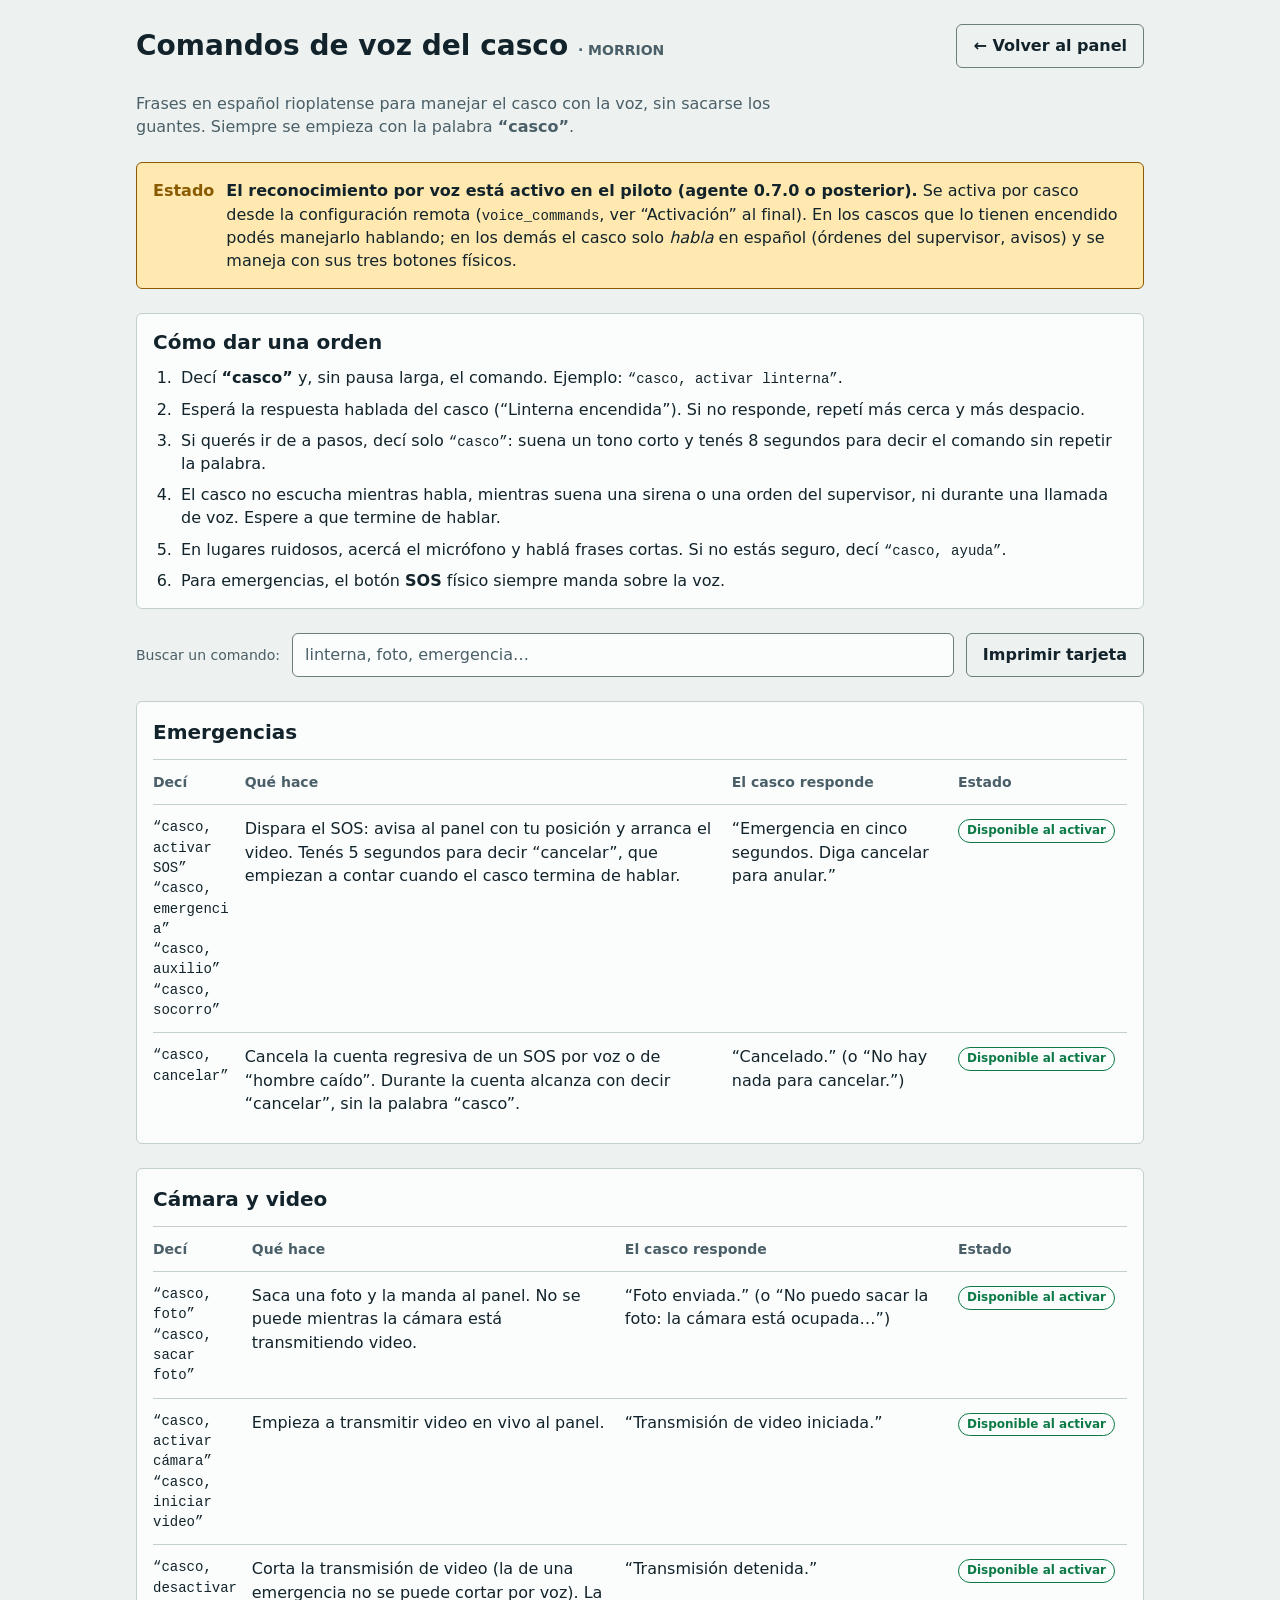
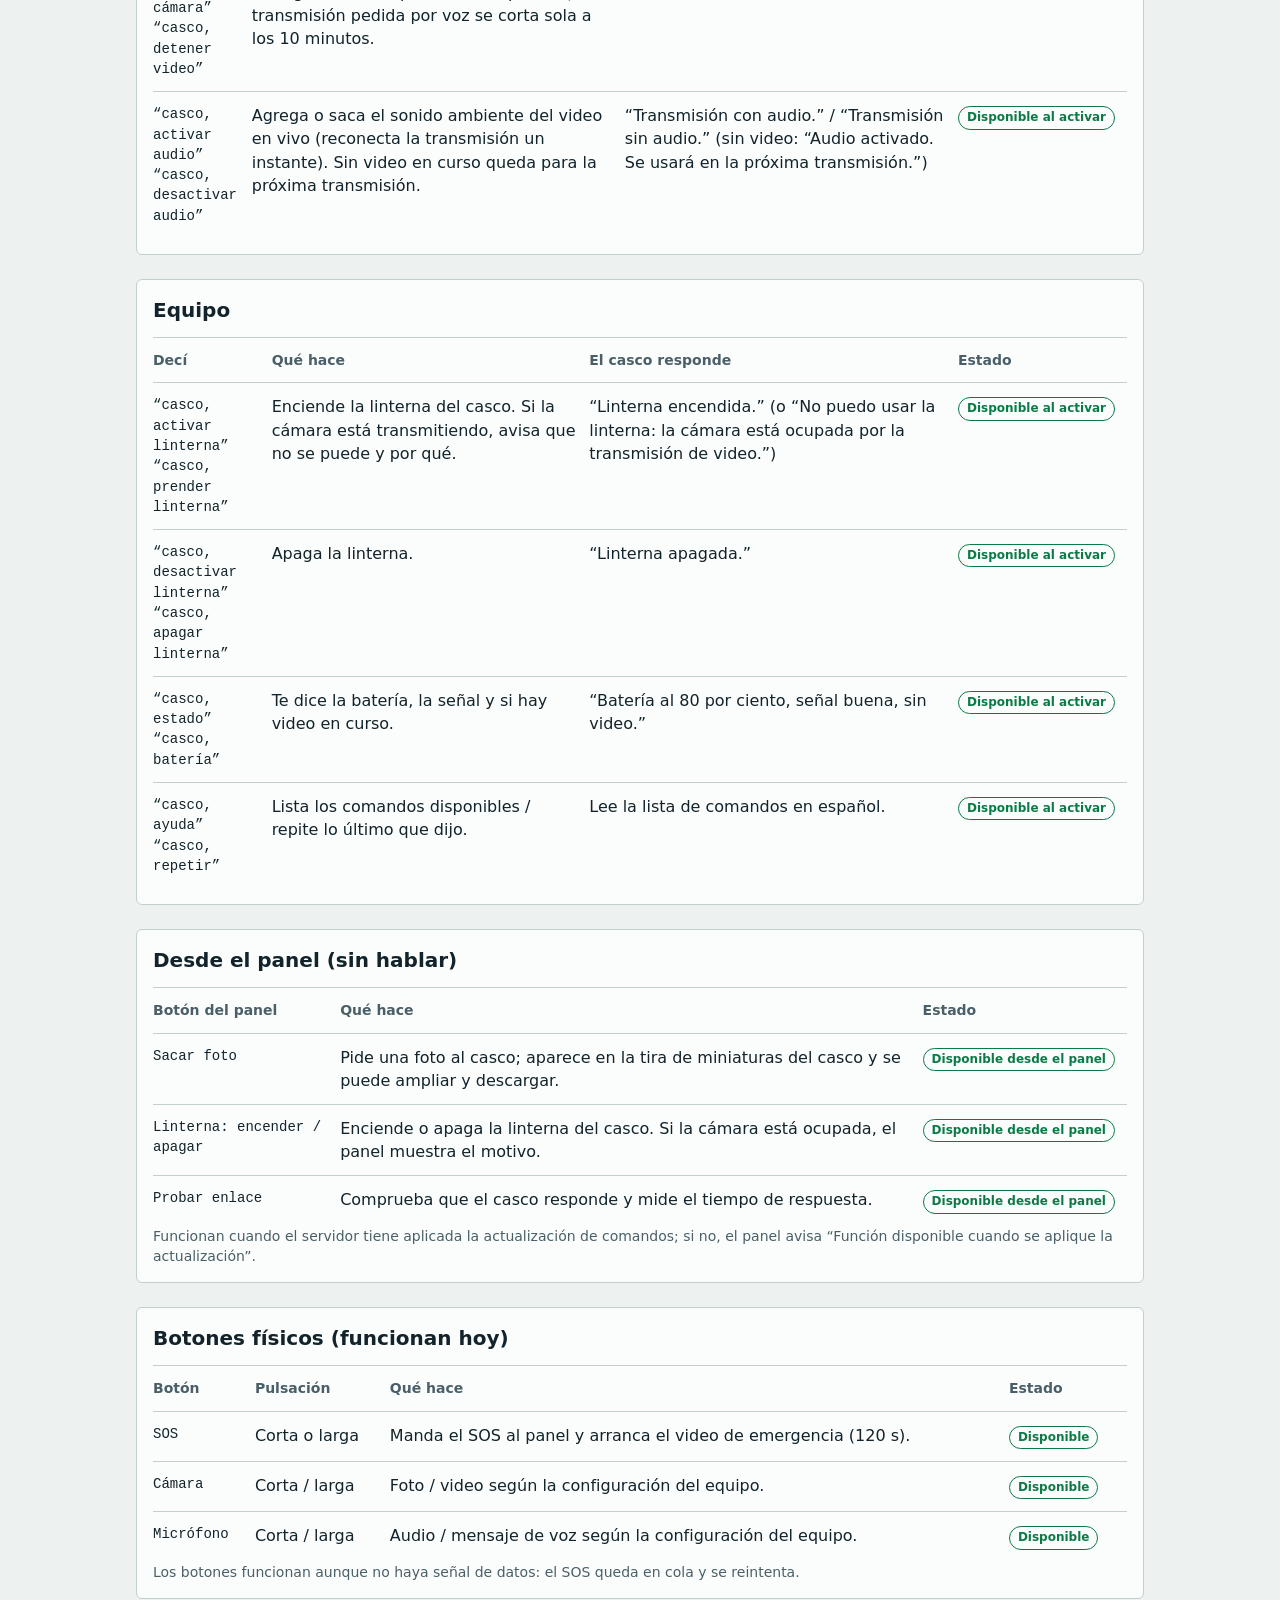
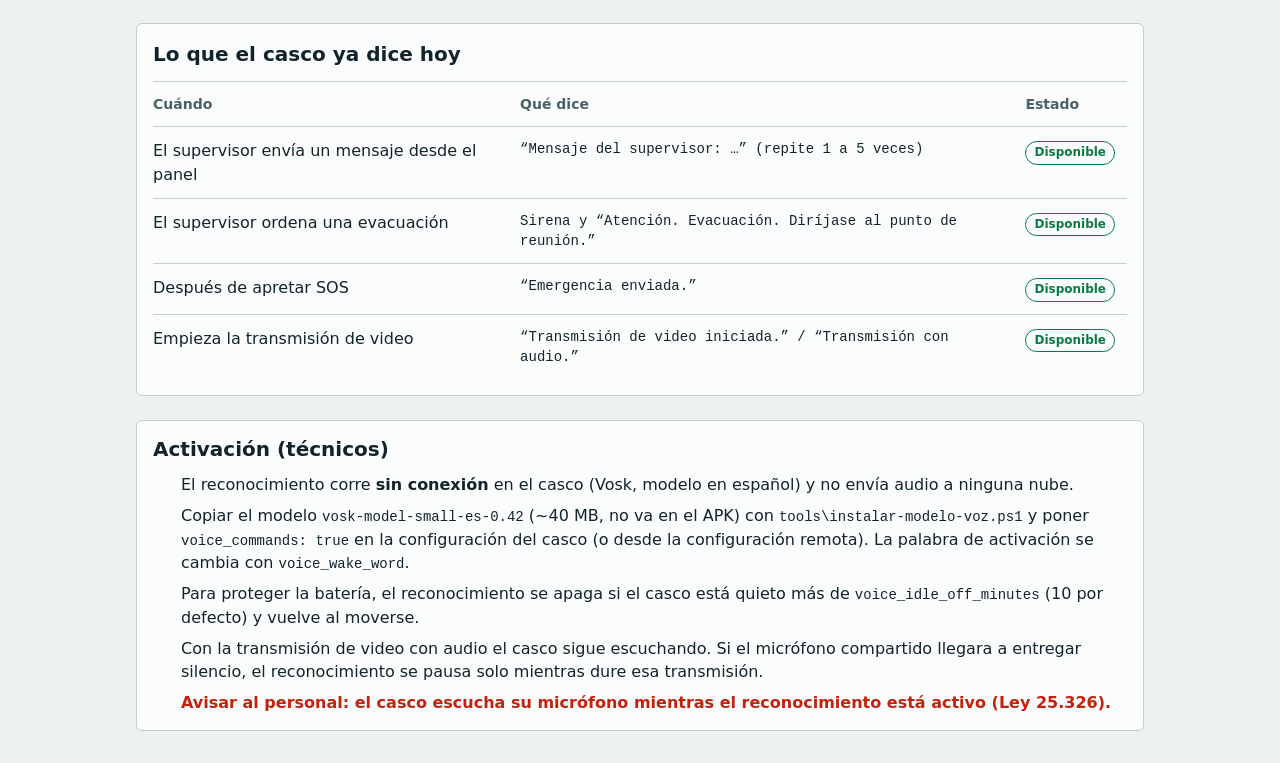
==== commit 92b8770f: "Visor: guardar configuración del casco, foco del cartel de alerta y espera del video - Configuración" ====
--- a/web/comandos.html
+++ b/web/comandos.html
@@ -28,7 +28,7 @@
   <div class="cmd-status" role="note">
     <strong>Estado</strong>
     <div>
-      <p><strong>El reconocimiento por voz está activo en el piloto (agente 0.7.0).</strong> Se activa por casco desde la configuración remota (<span class="cmd-say">voice_commands</span>, ver “Activación” al final). En los cascos que lo tienen encendido podés manejarlo hablando; en los demás el casco solo <em>habla</em> en español (órdenes del supervisor, avisos) y se maneja con sus tres botones físicos.</p>
+      <p><strong>El reconocimiento por voz está activo en el piloto (agente 0.7.0 o posterior).</strong> Se activa por casco desde la configuración remota (<span class="cmd-say">voice_commands</span>, ver “Activación” al final). En los cascos que lo tienen encendido podés manejarlo hablando; en los demás el casco solo <em>habla</em> en español (órdenes del supervisor, avisos) y se maneja con sus tres botones físicos.</p>
     </div>
   </div>
 
